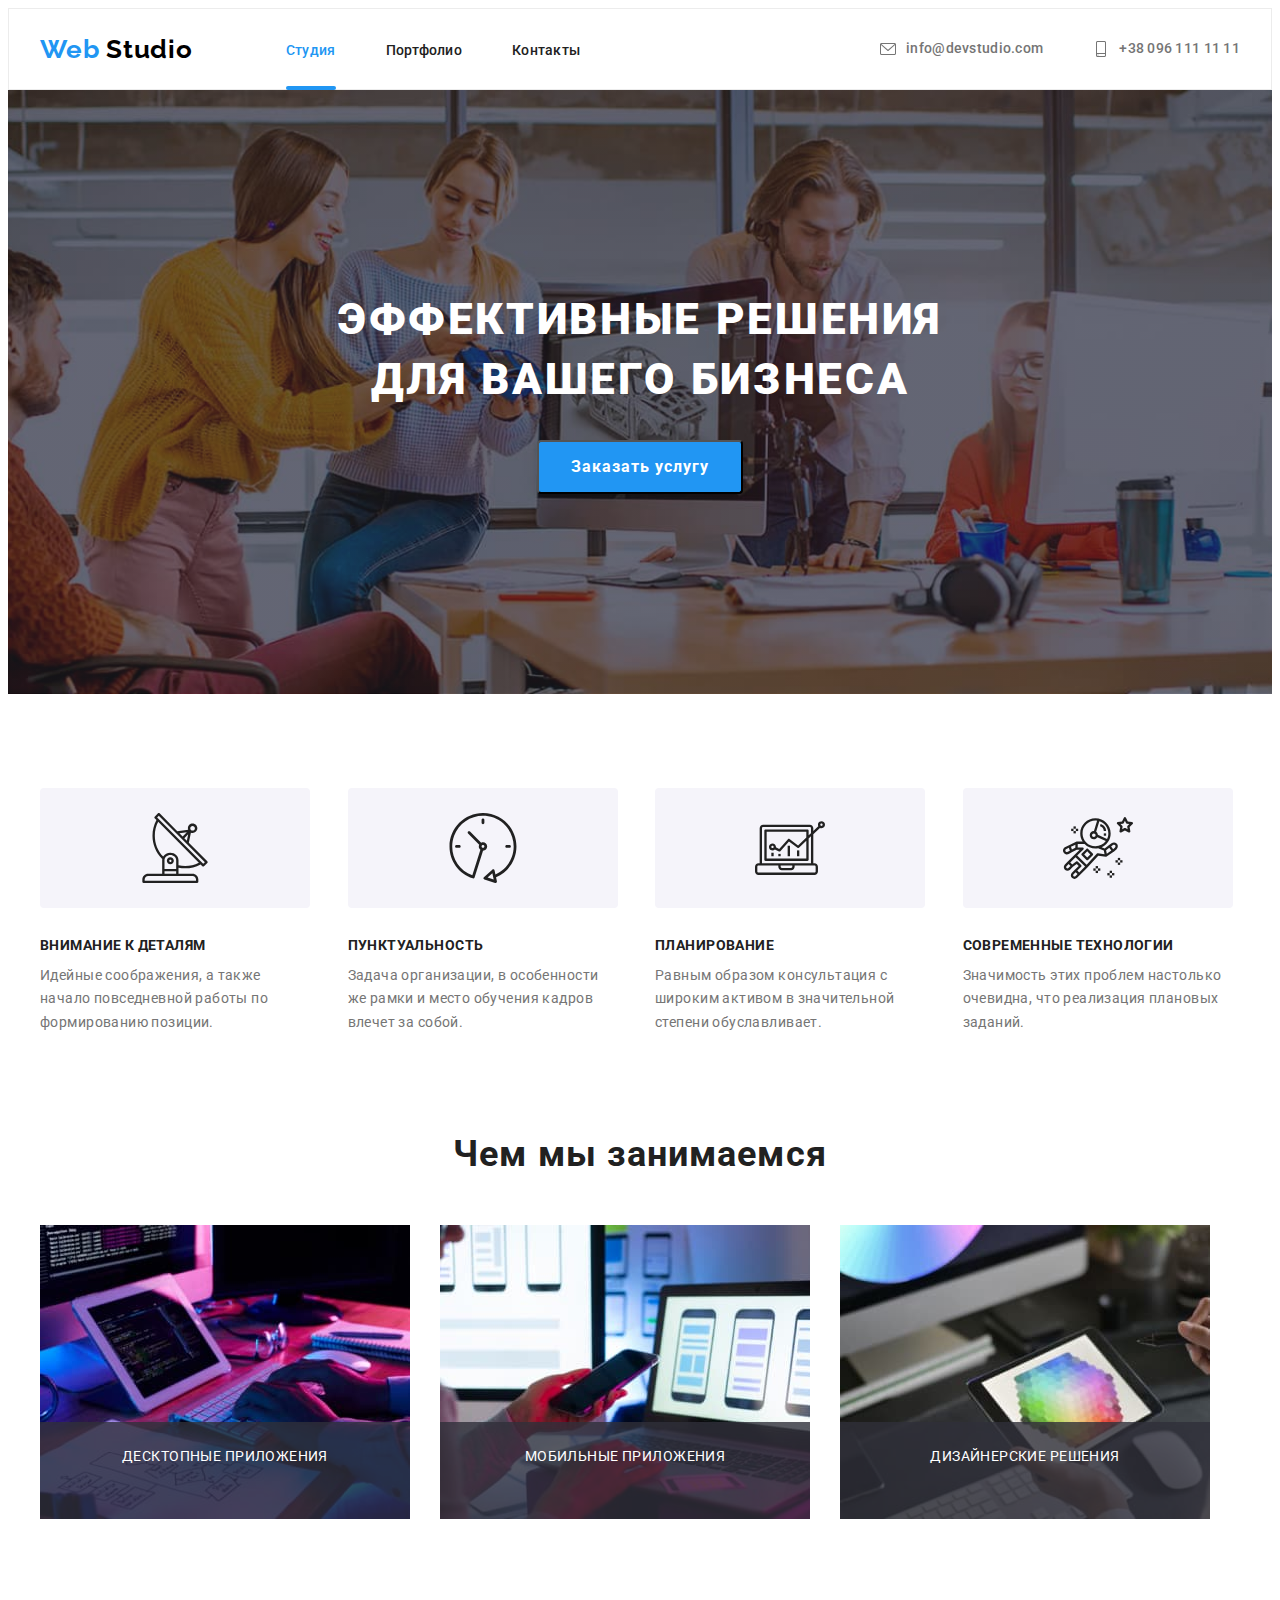
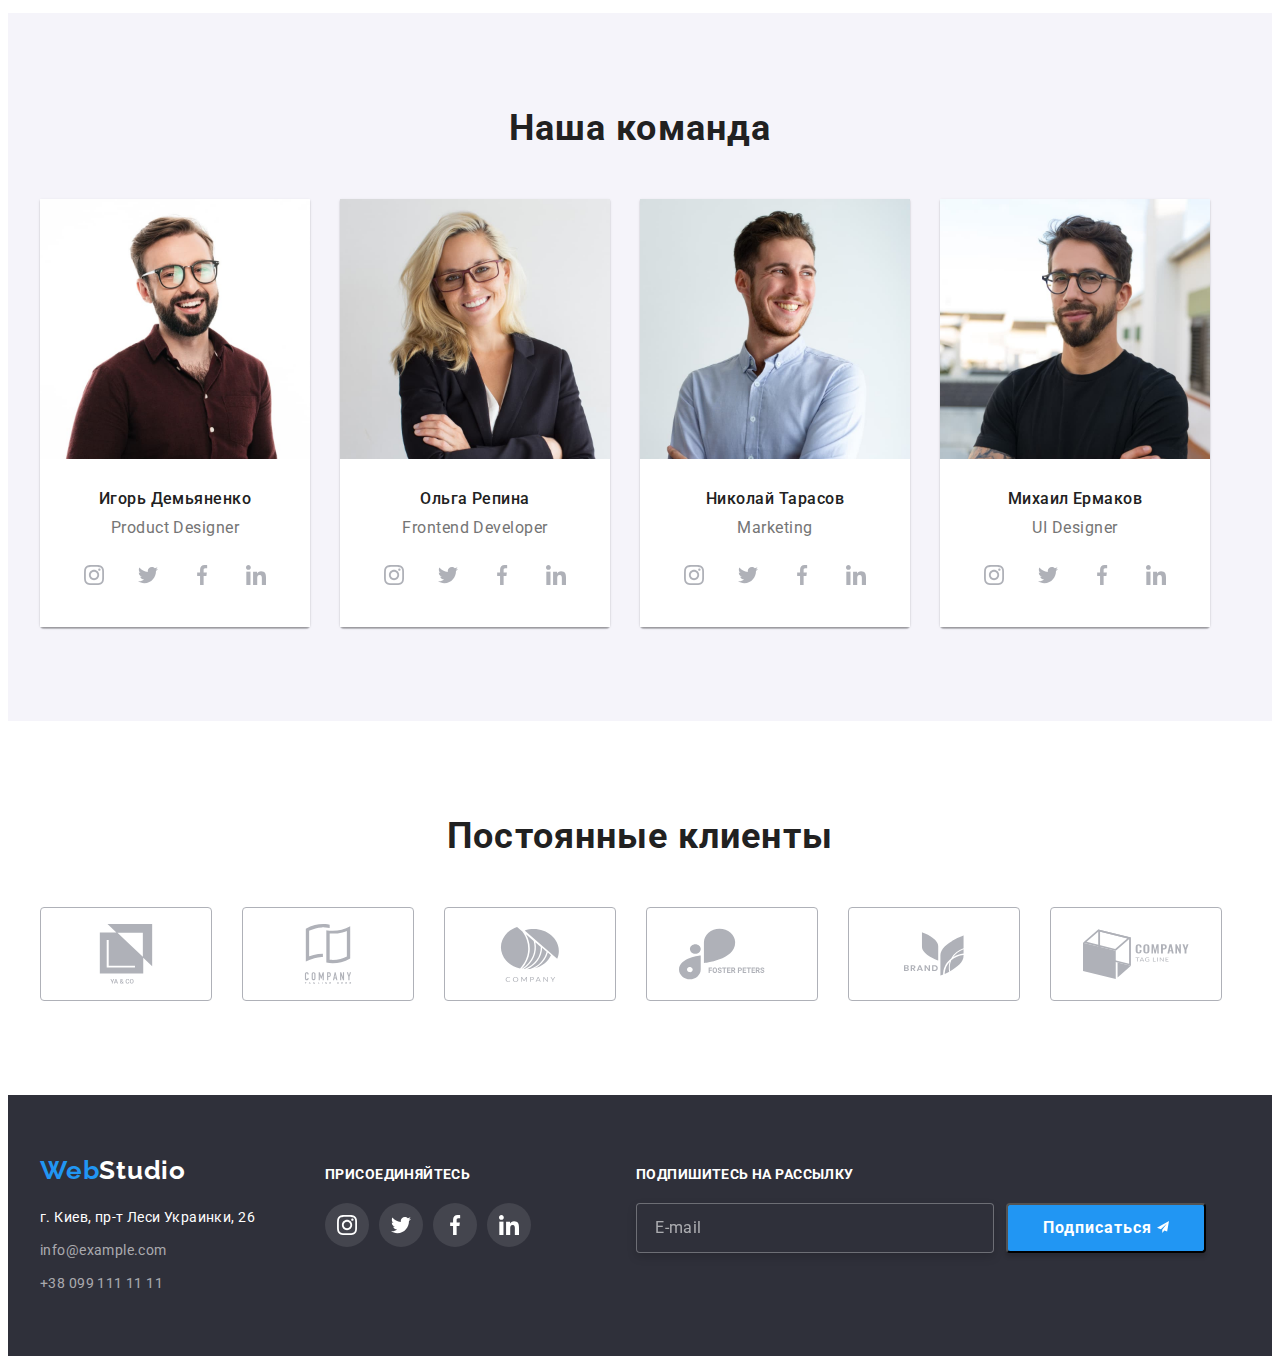
==== index.html @ 618eaa98 "Стили в scss формате" ====
<!DOCTYPE html>
<html lang="ru">

<head>
    <meta charset="UTF-8">
    <meta http-equiv="X-UA-Compatible" content="IE=edge">
    <meta name="viewport" content="width=device-width, initial-scale=1.0">
    <title>Студия</title>
    <link rel="stylesheet" href="https://cdnjs.cloudflare.com/ajax/libs/modern-normalize/1.0.0/modern-normalize.min.css"
        integrity="sha512-ISS7cAi1PEhQ8jnbJpJZMd29NlhNj4AWYyLOSp2CE/CsHxTCu+r+t0D2yoJudVrd0/8fTVPUVDzY5Tvli75u/g=="
        crossorigin="anonymous" />
    <link rel="preconnect" href="https://fonts.gstatic.com">
    <link
        href="https://fonts.googleapis.com/css2?family=Raleway:wght@700&family=Roboto:wght@400;500;700;900&display=swap"
        rel="stylesheet">
    <link rel="stylesheet" href="./css/main.min.css">
</head>

<body> 
   <!--Шапка сайта-->
    <header class="header">
        <div class="container header-container">
            <nav class="navigation">
                <a class="logo link" href="/">Web
                    <span class="logo-studio">Studio</span></a>
                <ul class="menu list">
                    <li class="menu-item"><a class="menu-link link current" href="">Студия</a></li>
                    <li class="menu-item"><a class="menu-link link" href="./portfolio.html">Портфолио</a></li>
                    <li class="menu-item"><a class="menu-link link" href="">Контакты</a></li>
                </ul>
            </nav>
            <ul class="header-contacts list">
                <li class="contacts-item"> 
                    <a class="mail-link link" href="mailto:info@devstudio.com" >
                        <svg class="icon-adress">
                            <use href="./images/spryte.svg.svg#icon-mail"></use>
                        </svg>
                        info@devstudio.com
                    </a>
                </li>
                <li class="contacts-item">
                    <a class="tel-link link" href="tel:+380961111111">
                        <svg class="icon-adress">
                            <use href="./images/spryte.svg.svg#icon-tel"></use>
                        </svg>
                        +38 096 111 11 11
                    </a>
                </li>
            </ul>
        </div>
    </header>

    <main>
        <!--Герой-->
        <section class="hero hero-conteiner overlay">
           <div class="container">
                <h1 class="main-title">Эффективные решения для вашего бизнеса</h1>
                <button class="modal-btn" type="button" data-modal-open>Заказать услугу</button>
           </div>
        </section>

    <!--Особенности-->
    <section class="features section-padding">
        <div class="container">
            <h2 class="hidden-title">Особенности</h2>
            <ul class="features-list features-conteiner list">
                <li class="features-item list">
                    <div class="features-icon">
                      <svg class="features-icon-logo">
                          <use href="./images/spryte.svg.svg#icon-antenna"></use>
                      </svg>
                    </div>
                    <h3 class="title">Внимание к деталям</h3>
                    <p class="description">Идейные соображения, а также начало повседневной работы по формированию позиции.</p>
                </li>
                <li class="features-item list">
                    <div class="features-icon">
                        <svg class="features-icon-logo">
                            <use href="./images/spryte.svg.svg#icon-clock"></use>
                        </svg>
                    </div>
                    <h3 class="title">Пунктуальность</h3>
                    <p class="description">Задача организации, в особенности же рамки и место обучения кадров влечет за собой.</p>
                </li>
                <li class="features-item list">
                    <div class="features-icon">
                        <svg class="features-icon-logo">
                            <use href="./images/spryte.svg.svg#icon-diagram"></use>
                        </svg>
                    </div>
                    <h3 class="title">Планирование</h3>
                    <p class="description">Равным образом консультация с широким активом в значительной степени обуславливает.</p>
                </li>
                <li class="features-item list"> 
                    <div class="features-icon">
                        <svg class="features-icon-logo">
                            <use href="./images/spryte.svg.svg#icon-astronaut"></use>
                        </svg>
                    </div>
                    <h3 class="title">Современные технологии</h3>
                    <p class="description">Значимость этих проблем настолько очевидна, что реализация плановых заданий.</p>
                </li>
            </ul>
        </div>
    </section>

    <!--Чем мы занимаемся-->
    <section class="services section-padding">
        <div class="container">
            <h2 class="title-services">Чем мы занимаемся</h2>
            <ul class="services-list doing-conteiner">
                <li class="services-item list">
                    <div class="services-inscription">
                        <img class="services-img" src="./images/box1.jpg" alt="верстаем сайты" width="370" height="294">
                        <p class="services-text">Десктопные приложения</p>
                    </div>
                </li>
                <li class="services-item list">
                    <div class="services-inscription">
                        <img class="services-img" src="./images/box2.jpg" alt="создание мобильных приложений" width="370" height="294">
                        <p class="services-text">Мобильные приложения</p>
                    </div>
                </li>
                <li class="services-item list">
                    <div class="services-inscription">
                        <img class="services-img" src="./images/box3.jpg" alt="разработка дизайна" width="370" height="294">
                        <p class="services-text">Дизайнерские решения</p>
                    </div>
                </li>
            </ul>
        </div>
    </section> 

    <!--Наша команда-->
    <section class="our-team section-padding">
        <div class="container">
            <h2 class="title-services title-margin">Наша команда</h2>
            <ul class="our-team-list">
                <li class="our-team-item list">
                    <img class="our-team-img" src="./images/igor.jpg" alt=" фото Игоря Демяненко" width="270" height="260">
                    <div class="team-div">
                        <h3 class="our-team-title">Игорь Демьяненко</h3>
                        <p class="our-team-description">Product Designer</p>
                         <ul class="social-list list">
                             <li class="social-list-item">
                                 <a href="" class="social-list-link link">
                                     <svg class="social-list-icon">
                                         <use href="./images/spryte.svg.svg#icon-instagram"></use>
                                     </svg> 
                                 </a>
                             </li>
                            <li class="social-list-item">
                                <a href="" class="social-list-link link">
                                    <svg class="social-list-icon">
                                        <use href="./images/spryte.svg.svg#icon-twitter"></use>
                                    </svg>
                                </a>
                            </li>
                            <li class="social-list-item">
                                <a href="" class="social-list-link link">
                                    <svg class="social-list-icon">
                                        <use href="./images/spryte.svg.svg#icon-facebook"></use>
                                    </svg>
                                </a>
                            </li>
                            <li class="social-list-item">
                                <a href="" class="social-list-link link">
                                    <svg class="social-list-icon">
                                        <use href="./images/spryte.svg.svg#icon-linkedin"></use>
                                    </svg>
                                </a>
                            </li>
                         </ul>
                    </div>
                </li>
                <li class="our-team-item list">
                    <img class="our-team-img" src="./images/olga.jpg" alt="фото Ольга Репина" width="270" height="260">
                    <div class="team-div">
                    <h3 class="our-team-title">Ольга Репина</h3>
                    <p class="our-team-description">Frontend Developer</p> 
                    <ul class="social-list list">
                        <li class="social-list-item">
                            <a href="" class="social-list-link link">
                                <svg class="social-list-icon">
                                    <use href="./images/spryte.svg.svg#icon-instagram"></use>
                                </svg>
                            </a>
                        </li>
                        <li class="social-list-item">
                            <a href="" class="social-list-link link">
                                <svg class="social-list-icon">
                                    <use href="./images/spryte.svg.svg#icon-twitter"></use>
                                </svg>
                            </a>
                        </li>
                        <li class="social-list-item">
                            <a href="" class="social-list-link link">
                                <svg class="social-list-icon">
                                    <use href="./images/spryte.svg.svg#icon-facebook"></use>
                                </svg>
                            </a>
                        </li>
                        <li class="social-list-item">
                            <a href="" class="social-list-link link">
                                <svg class="social-list-icon">
                                    <use href="./images/spryte.svg.svg#icon-linkedin"></use>
                                </svg>
                            </a>
                        </li>
                    </ul>
                    </div>
                </li>
                <li class="our-team-item list">
                    <img class="our-team-img" src="./images/nikolay.jpg" alt="фото Николай Тарасов" width="270" height="260">
                    <div class="team-div">
                    <h3 class="our-team-title">Николай Тарасов</h3>
                    <p class="our-team-description">Marketing</p>
                    <ul class="social-list list">
                        <li class="social-list-item">
                            <a href="" class="social-list-link link">
                                <svg class="social-list-icon">
                                    <use href="./images/spryte.svg.svg#icon-instagram"></use>
                                </svg>
                            </a>
                        </li>
                        <li class="social-list-item">
                            <a href="" class="social-list-link link">
                                <svg class="social-list-icon">
                                    <use href="./images/spryte.svg.svg#icon-twitter"></use>
                                </svg>
                            </a>
                        </li>
                        <li class="social-list-item">
                            <a href="" class="social-list-link link">
                                <svg class="social-list-icon">
                                    <use href="./images/spryte.svg.svg#icon-facebook"></use>
                                </svg>
                            </a>
                        </li>
                        <li class="social-list-item">
                            <a href="" class="social-list-link link">
                                <svg class="social-list-icon">
                                    <use href="./images/spryte.svg.svg#icon-linkedin"></use>
                                </svg>
                            </a>
                        </li>
                    </ul>
                    </div>
                </li>
                <li class="our-team-item list">
                    <img class="our-team-img" src="./images/michail.jpg" alt="фото Михаил Ермаков" width="270" height="260">
                    <div class="team-div">
                    <h3 class="our-team-title">Михаил Ермаков</h3>
                    <p class="our-team-description">UI Designer</p>
                    <ul class="social-list list">
                        <li class="social-list-item">
                            <a href="" class="social-list-link link">
                                <svg class="social-list-icon">
                                    <use href="./images/spryte.svg.svg#icon-instagram"></use>
                                </svg>
                            </a>
                        </li>
                        <li class="social-list-item">
                            <a href="" class="social-list-link link">
                                <svg class="social-list-icon">
                                    <use href="./images/spryte.svg.svg#icon-twitter"></use>
                                </svg>
                            </a>
                        </li>
                        <li class="social-list-item">
                            <a href="" class="social-list-link link">
                                <svg class="social-list-icon">
                                    <use href="./images/spryte.svg.svg#icon-facebook"></use>
                                </svg>
                            </a>
                        </li>
                        <li class="social-list-item">
                            <a href="" class="social-list-link link">
                                <svg class="social-list-icon">
                                    <use href="./images/spryte.svg.svg#icon-linkedin"></use>
                                </svg>
                            </a>
                        </li>
                    </ul>
                    </div>
                </li>
            </ul>
        </div>
    </section> 

    <!-- Наши клиенты -->
    <section class="clients section-padding">
        <div class="container clients-conteiner">
            <h2 class="title-services">Постоянные клиенты</h2>
            <ul class="clients-list list">
                <li class="clients-list-item list">
                    <a href="" class="clients-list-link link">
                       <svg class="clients-icon">
                        <use href="./images/spryte.svg.svg#icon-clientone"></use>
                       </svg> 
                    </a>
                </li>
                <li class="clients-list-item list">
                    <a href="" class="clients-list-link link">
                        <svg class="clients-icon">
                            <use href="./images/spryte.svg.svg#icon-clienttwo"></use>
                        </svg>
                    </a>
                </li>
                <li class="clients-list-item list">
                    <a href="" class="clients-list-link link">
                        <svg class="clients-icon">
                            <use href="./images/spryte.svg.svg#icon-clientthree"></use>
                        </svg>
                    </a>
                </li>
                <li class="clients-list-item list">
                    <a href="" class="clients-list-link link">
                        <svg class="clients-icon">
                            <use href="./images/spryte.svg.svg#icon-clientfour"></use>
                        </svg>
                    </a>
                </li>
                <li class="clients-list-item list">
                    <a href="" class="clients-list-link link">
                        <svg class="clients-icon">
                            <use href="./images/spryte.svg.svg#icon-clientfive"></use>
                        </svg>
                    </a>
                </li>
                <li class="clients-list-item list">
                    <a href="" class="clients-list-link link">
                        <svg class="clients-icon">
                            <use href="./images/spryte.svg.svg#icon-clientsix"></use>
                        </svg>
                    </a>
                </li>
            </ul>
        </div>
    </section>
    </main>

    <!--Подвал-->
    <footer class="footer">
        <div class="container">
            <div>
                <a class="logo-footer link" href="/">Web<span class="logo-studio-footer">Studio</span></a>
                <address class="address">
                    <p class="description-address">г. Киев, пр-т Леси Украинки, 26</p>
                    <ul class="footer-list list">
                        <li class="footer-item"><a class="footer-mail link"
                                href="mailto:info@example.com">info@example.com</a></li>
                        <li class="footer-item"><a class="footer-tel link" href="tel:+380991111111">+38 099 111 11 11</a>
                        </li>
                    </ul>
                </address>
            </div>
            <div class="footer-social">
                <h2 class="title-social">присоединяйтесь</h2>
                <ul class="footer-social-list list">
                    <li class="footer-social-list-item">
                        <a href="" class="footer-social-list-link link">
                            <svg class="footer-social-list-icon">
                                <use href="./images/spryte.svg.svg#icon-instagram"></use>
                            </svg>
                        </a>
                    </li>
                    <li class="footer-social-list-item">
                        <a href="" class="footer-social-list-link link">
                            <svg class="footer-social-list-icon">
                                <use href="./images/spryte.svg.svg#icon-twitter"></use>
                            </svg>
                        </a>
                    </li>
                    <li class="footer-social-list-item">
                        <a href="" class="footer-social-list-link link">
                            <svg class="footer-social-list-icon">
                                <use href="./images/spryte.svg.svg#icon-facebook"></use>
                            </svg>
                        </a>
                    </li>
                    <li class="footer-social-list-item">
                        <a href="" class="footer-social-list-link link">
                            <svg class="footer-social-list-icon">
                                <use href="./images/spryte.svg.svg#icon-linkedin"></use>
                            </svg>
                        </a>
                    </li>
                </ul>
            </div>

            <form class="form form-text">
                <div class="form-field">
                    <label class="footer-label" for="name">подпишитесь на рассылку</label>
                    <input class="footer-input" type="email" name="name" id="name" placeholder="E-mail">
            
                    <button class="btn-mail" type="submit">Подписаться <svg class="icon-mail-btn">
                            <use href="./images/spryte.svg.svg#icon-send"></use>
                        </svg> </button>
                </div>
            </form>

        </div>

       
    
    </footer>

    <div class="backdrop is-hidden" data-modal>
        <div class="modal-window">
            <button type="button" class="button-modal-window" data-modal-close>
                <svg class="close">
                    <use href="./images/spryte.svg.svg#icon-close"></use>
                </svg>
                               
            </button>

            <form action="#" class="modal-form">
                <p class="modal-form-head">Оставьте свои данные, мы вам перезвоним</p>
            
                <label class="modal-form-field">
                    Имя
                    <span class="modal-form-input-wrapper">                        
                        <input type="text" name="user-name" class="modal-form-input" required>
                        <svg class="modal-form-icon">
                            <use href="./images/spryte.svg.svg#icon-person-icon"></use>
                        </svg>
                    </span>
                </label>

                <label class="modal-form-field">
                    Телефон
                    <span class="modal-form-input-wrapper">
                        <input type="tel" name="user-phone" class="modal-form-input" required>
                        <svg class="modal-form-icon">
                            <use href="./images/spryte.svg.svg#icon-phone-icon"></use>
                        </svg>
                    </span>
                </label>
                

                <label class="modal-form-field">
                    Почта
                    <span class="modal-form-input-wrapper">
                        <input type="email" name="user-email" class="modal-form-input" required>
                        <svg class="modal-form-icon">
                            <use href="./images/spryte.svg.svg#icon-email-icon"></use>
                        </svg>
                    </span>
                </label>
                

                <label class="modal-form-field">
                    Комментарий
                    <textarea name="user-message" class="modal-form-message" placeholder="Введите текст"></textarea>
                </label>


                <div class="form-agreement">
                   
                    
                        <input type="checkbox" name="user-policy" class="modal-form-checkbox visually-hidden" id="checkbox-policy" required>
                    <label for="checkbox-policy" class="modal-form-checkbox-policy">
                        <!-- <svg class="icon-vector">
                            <use href="./images/spryte.svg.svg#icon-label"></use>
                        </svg> -->
                        <span>Соглашаюсь с рассылкой и принимаю <a class="modal-form-policy-link" href="">Условия договора</a></span>
                    </label>
                </div>

                <div class="form-btn">
                  <button  type="submit" class="modal-form-btn">Отправить</button>
                </div>
            </form>
        </div>
    </div>
    
    <script src="./js/modal.js"></script>

</body>
</html>
---- css/main.min.css ----
:root{--accent-color: #2196f3;--main-color: #212121;--main-font: 'Roboto', sans-serif;--secondary-font: 'Raleway', sans-serif;--dominante-color: #757575;--color-secondary: #000000;--color-additional: #ffffff}.hidden-title{position:absolute;width:1px;height:1px;margin:-1px;border:0;padding:0;white-space:nowrap;clip-path:inset(100%);clip:rect(0 0 0 0);overflow:hidden}h1,h2,h3,h4,h5,h6,p{margin-top:0;margin-bottom:0}ul,ol{margin-top:0;margin-bottom:0;padding-left:0}img{display:block}.title-margin{margin-bottom:50px}.list{list-style:none;margin-top:0;margin-bottom:0}.link{text-decoration:none}body{font-family:var(--main-font);color:var(--dominante-color)}.section-padding{padding-top:94px;padding-bottom:94px}.container{margin:0 auto;padding-left:15px;padding-right:15px;width:1200px}.logo{font-family:var(--secondary-font);font-weight:700;font-size:26px;line-height:1.19;letter-spacing:0.03em;color:var(--accent-color)}.logo-studio{color:var(--color-secondary)}.title-services{font-size:36px;line-height:1.17;text-align:center;letter-spacing:0.03em;color:var(--main-color);margin-bottom:50px}.social-list{display:flex;justify-content:space-between}.social-list-link{display:inline-flex;justify-content:center;align-items:center;width:44px;height:44px;background-color:var(--color-additional);transition:color 250ms cubic-bezier(0.4, 0, 0.2, 1),background-color 250ms cubic-bezier(0.4, 0, 0.2, 1),border-radius 250ms cubic-bezier(0.4, 0, 0.2, 1)}.social-list-link:hover,.social-list-link:focus{color:var(--color-additional);background-color:var(--accent-color);border-radius:50%}.social-list-link:hover .social-list-icon,.social-list-link:focus .social-list-icon{fill:var(--color-additional)}.social-list-icon{height:20px;width:20px;fill:#afb1b8;transition:fill 250ms cubic-bezier(0.4, 0, 0.2, 1)}.header{border:1px solid #ececec}.header-container{display:flex}.navigation{display:flex;align-items:center}.menu{display:flex;align-items:center}.menu-item .current{color:var(--accent-color)}.logo{margin-right:93px}.menu-item:not(:last-child){margin-right:50px}.header-contacts{margin-left:auto}.menu,.header-contacts{display:flex;margin-top:0;margin-bottom:0;padding:0}.header-contacts .mail-link,.tel-link{display:inline-flex;padding-top:32px;padding-bottom:32px}.header-contacts a{font-weight:500;font-size:14px;line-height:1.14;letter-spacing:0.02em;color:var(--dominante-color);transition:color 250ms cubic-bezier(0.4, 0, 0.2, 1),fill 250ms cubic-bezier(0.4, 0, 0.2, 1)}.mail-link:hover,.mail-link:focus{color:var(--accent-color);fill:var(--accent-color)}.mail-link:focus .icon-adress{color:var(--accent-color);fill:var(--accent-color)}.header-contacts .contacts-item{display:inline-flex;align-items:center}.contacts-item:focus,.contacts-item:hover{color:var(--accent-color);fill:var(--accent-color)}.contacts-item:hover .icon-adress,.contacts-item:focus .icon-adress{color:var(--accent-color);fill:var(--accent-color)}.tel-link:hover,.tel-link:focus{color:var(--accent-color);fill:var(--accent-color)}.tel-link:focus .icon-adress,.tel-link:hover .icon-adress{color:var(--accent-color);fill:var(--accent-color)}.icon-adress:hover,.icon-adress:focus{fill:var(--accent-color)}.header-contacts .mail-icon{display:inline-flex}.header-contacts .tel-icon{display:inline-flex}.menu-link{position:relative;font-weight:500;font-size:14px;line-height:1.14;letter-spacing:0.02em;color:var(--main-color);transition:color 250ms cubic-bezier(0.4, 0, 0.2, 1)}.current::after{content:'';width:100%;height:4px;position:absolute;bottom:-32px;left:0;background:var(--accent-color);border-radius:2px;transition:opacity 250ms cubic-bezier(0.4, 0, 0.2, 1)}.menu-link:hover,.menu-link:focus{color:var(--accent-color)}.contacts-item:not(:first-child){margin-left:50px}.header-contacts .icon-adress{display:inline-flex}.header-contacts .mail-link .tel-link{display:inline-flex;padding-top:32px;padding-bottom:32px}.tel-link{font-weight:500;font-size:14px;line-height:1.14;letter-spacing:0.02em;color:var(--dominante-color)}.mail-icon{width:16px;height:16px;fill:var(--dominante-color);margin-right:10px}.tel-icon{width:10px;height:16px;fill:var(--dominante-color);margin-right:10px}.icon-adress{width:16px;height:16px;margin-right:10px;fill:var(--dominante-color)}.main-title{font-weight:900;font-size:44px;line-height:1.36;text-align:center;letter-spacing:0.06em;text-transform:uppercase;color:var(--color-additional);margin:0 auto 30px;width:696px}.hero-conteiner{padding:200px 0;align-items:center}.hero{background-color:#2f303a;background-image:linear-gradient(rgba(47,48,58,0.4), rgba(47,48,58,0.4)),url(../images/imghero.jpg);background-repeat:no-repeat;background-position:center;background-size:cover}.modal-btn{box-shadow:0px 4px 4px rgba(0,0,0,0.15);font-family:inherit;font-weight:700;font-size:16px;line-height:1.87;letter-spacing:0.06em;color:var(--color-additional);background:var(--accent-color);cursor:pointer;border-radius:4px;padding:10px 32px;display:block;margin:0 auto}.modal-btn:hover,.modal-btn:focus{background:#188ce8}.title{font-size:14px;line-height:1.14;letter-spacing:0.03em;text-transform:uppercase;color:var(--main-color);margin-bottom:10px}.description{font-size:14px;line-height:1.71;letter-spacing:0.03em;width:270px;height:75px}.features-list{display:flex;margin-top:0;margin-bottom:0;padding:0}.features-item{flex-basis:calc((100% - 3 * 30px) / 4)}.features-item:not(:last-child){margin-right:30px}.features{padding-bottom:0}.features-icon{display:flex;justify-content:center;align-items:center;width:270px;height:120px;background-color:#f5f4fa;border-radius:4px;margin-bottom:30px}.features-icon-logo{width:70px;height:70px;fill:var(--main-color)}.doing-conteiner{display:flex;align-items:center;mix-blend-mode:normal;flex-basis:calc((100% - 90px) / 3)}.services-item:not(:last-child){margin-right:30px}.services-inscription{position:relative}.services-text{position:absolute;right:0;bottom:0;width:370px;height:70px;font-size:14px;line-height:1.14;letter-spacing:0.03em;text-transform:uppercase;text-align:center;padding-top:27px;padding-right:auto;color:var(--color-additional);background:rgba(47,48,58,0.8)}.our-team-list{display:flex;align-items:center;mix-blend-mode:normal;flex-basis:calc((100% - 120px) / 4)}.our-team-item:not(:last-child){margin-right:30px}.team-div{padding-top:30px;padding-bottom:30px;padding-right:32px;padding-left:32px;background:var(--color-additional)}.our-team{background:#f5f4fa}.our-team-title{font-weight:500;font-size:16px;line-height:1.19;text-align:center;letter-spacing:0.03em;color:var(--main-color);margin-bottom:10px}.our-team-description{font-size:16px;line-height:1.19;text-align:center;letter-spacing:0.03em;margin-bottom:16px}.our-team-item{box-shadow:0px 1px 3px rgba(0,0,0,0.12),0px 1px 1px rgba(0,0,0,0.14),0px 2px 1px rgba(0,0,0,0.2);border-radius:0px 0px 4px 4px}.clients-list{display:flex;padding:0}.clients-list-item:not(:last-child){margin-right:30px}.clients-list-link{display:inline-flex;color:#afb1b8;width:170px;height:92px;border:1px solid #afb1b8;border-radius:4px;justify-content:center;align-items:center;transition:border 250ms cubic-bezier(0.4, 0, 0.2, 1)}.clients-list-link:hover,.clients-list-link:focus{border:1px solid var(--accent-color)}.clients-list-link:hover .clients-icon,.clients-list-link:focus .clients-icon{fill:var(--accent-color)}.clients-icon{width:106px;height:60px;fill:#afb1b8;transition:fill 250ms cubic-bezier(0.4, 0, 0.2, 1)}.footer{background-color:#2f303a;padding-top:60px;padding-bottom:60px}.footer .container{display:flex;align-items:baseline}.logo-studio-footer{color:white}.logo-footer{font-family:var(--secondary-font);font-weight:700;font-size:26px;line-height:1.19;letter-spacing:0.03em;display:block;margin-bottom:20px;color:var(--accent-color)}.description-address{font-style:400;font-style:normal;font-size:14px;line-height:1.71;letter-spacing:0.03em;color:var(--color-additional);margin-bottom:9px}.footer-mail{font-size:14px;line-height:1.71;letter-spacing:0.03em;color:rgba(255,255,255,0.6);margin-bottom:9px}.footer-tel{font-size:14px;line-height:1.71;letter-spacing:0.03em;color:rgba(255,255,255,0.6)}.footer-tel:hover,.footer-tel:focus{color:var(--dominante-color)}.footer-mail:hover,.footer-tel:focus{color:var(--dominante-color)}.footer-list:not(:last-child){margin-bottom:9px}.footer-mail,.footer-tel{display:block}.footer-social-list{display:flex;justify-content:space-between;padding:0;margin-top:20px}.footer-social-list-link{display:inline-flex;width:44px;height:44px;align-items:center;justify-content:center;background-color:rgba(255,255,255,0.1);border-radius:50%;color:var(--color-additional);transition:background-color 250ms cubic-bezier(0.4, 0, 0.2, 1)}.footer-social-list-item:not(:last-child){margin-right:10px}.footer-social-list-icon{width:20px;height:20px;fill:var(--color-additional)}.title-social{font-family:var(--main-font);font-weight:700;font-size:14px;line-height:1.14;letter-spacing:0.03em;text-transform:uppercase;margin:0;color:var(--color-additional)}.footer-social{margin-left:70px}.footer-social-list-link:hover,.footer-social-list-link:focus{background-color:var(--accent-color)}.address{font-style:normal}.backdrop{position:fixed;top:0;left:0;width:100%;height:100%;background-color:rgba(0,0,0,0.2);z-index:100;transition:opacity 250ms linear, visibility 250ms linear}.modal-window{position:absolute;top:50%;left:50%;transform:translate(-50%, -50%) scale(1);min-width:528px;min-height:581px;padding:40px;background-color:var(--color-additional);box-shadow:0px 1px 3px rgba(0,0,0,0.12),0px 1px 1px rgba(0,0,0,0.14),0px 2px 1px rgba(0,0,0,0.2);border-radius:4px;opacity:1;transition:transform 250ms cubic-bezier(0.4, 0, 0.2, 1),opacity 250ms cubic-bezier(0.4, 0, 0.2, 1)}.close{width:11px;height:11px;fill:var(--color-secondary)}.button-modal-window{position:absolute;top:8px;right:8px;width:30px;height:30px;background-color:transparent;border:1px solid rgba(0,0,0,0.1);cursor:pointer;border-radius:50%;padding:0;text-align:center;transition:fill 250ms cubic-bezier(0.4, 0, 0.2, 1)}.button-modal-window:focus .close,.button-modal-window:hover .close{fill:var(--accent-color)}.is-hidden{opacity:0;visibility:hidden;pointer-events:none}.modal-form{display:flex;flex-direction:column}.modal-form-head{font-family:var(--main-font);font-weight:700;font-size:20px;line-height:1.15;text-align:center;letter-spacing:0.03em;color:var(--main-color);margin-bottom:12px}.modal-form-input-wrapper{position:relative;display:block;margin-top:4px}.modal-form-input{width:100%;height:40px;border:1px solid rgba(33,33,33,0.2);box-sizing:border-box;border-radius:4px;padding-left:42px;cursor:pointer;transition:border-color 250ms cubic-bezier(0.4, 0, 0.2, 1)}.modal-form-icon{position:absolute;width:18px;height:18px;fill:var(--main-color);top:50%;left:12px;transform:translateY(-50%);transition:fill 250ms cubic-bezier(0.4, 0, 0.2, 1)}.modal-form-input:focus{border-color:var(--accent-color);outline:none}.modal-form-input:focus+.modal-form-icon{fill:var(--accent-color)}.modal-form-field{font-family:var(--main-font);font-size:12px;line-height:1.17;letter-spacing:0.01em;color:var(--dominante-color);margin-bottom:10px}.modal-form-message{width:100%;height:120px;border:1px solid rgba(33,33,33,0.2);border-radius:4px;resize:none;padding:12px 16px;margin-top:4px;outline:none;transition:border-color 250ms cubic-bezier(0.4, 0, 0.2, 1)}.modal-form-message::placeholder{font-family:var(--main-font);font-size:12px;line-height:1.17;letter-spacing:0.01em;color:rgba(117,117,117,0.5)}.modal-form-message:focus{border-color:var(--accent-color)}.form-agreement{display:flex;align-items:center;margin-bottom:30px;padding-left:12px;font-size:14px;line-height:1.71}.modal-form-policy-link{color:var(--accent-color);margin-left:4px}.visually-hidden{position:absolute !important;clip:rect(1px 1px 1px 1px);clip:rect(1px, 1px, 1px, 1px);padding:0 !important;border:0 !important;height:1px !important;width:1px !important;overflow:hidden}.modal-form-checkbox-policy::before{display:inline-block;content:'';width:16px;height:15px;background-color:var(--color-additional);margin-right:7px;border:1px solid black;border-radius:2px;transition:border-color 250ms cubic-bezier(0.4, 0, 0.2, 1)}.modal-form-checkbox-policy::before:focus{border-color:var(--accent-color)}.modal-form-checkbox:checked+.modal-form-checkbox-policy::before{background-image:url(../images/icon-check-label.svg);background-repeat:no-repeat;justify-content:center;background-position:center;background-color:var(--accent-color);background-size:contain;background-origin:border-box;border-color:var(--accent-color);border:none}.form-btn{display:flex;justify-content:center}.modal-form-btn{display:flex;text-align:center;justify-content:center;align-items:center;width:200px;height:50px;font-weight:700;padding:6px 22px;margin:0 auto;font-size:16px;line-height:1.87;letter-spacing:0.06em;color:var(--color-additional);border:none;background:var(--accent-color);box-shadow:0px 4px 4px rgba(0,0,0,0.15);border-radius:4px;cursor:pointer;transition:background-color 250ms cubic-bezier(0.4, 0, 0.2, 1)}.modal-form-btn:focus,.modal-form-btn:hover{background-color:#188ce8}.form{display:block;width:570px;height:86px;margin-left:93px}.form-text{font-family:var(--main-font);font-weight:700;font-size:14px;line-height:1.14;letter-spacing:0.03em;text-transform:uppercase;color:var(--color-additional);width:219px}.form-field{position:relative;display:flex;flex-direction:column;width:358px;margin-left:12px}.footer-label{text-transform:uppercase;text-align:left}.footer-input{font-family:var(--main-font);font-size:16px;line-height:1.25;letter-spacing:0.03em;color:var(--color-additional);width:358px;height:50px;text-align:left;margin-top:20px;border:1px solid rgba(255,255,255,0.3);box-sizing:border-box;filter:drop-shadow(0px 4px 4px rgba(0,0,0,0.15));border-radius:4px;background-color:#2f303a}.form-field input::placeholder{font-family:var(--main-font);font-size:16px;line-height:1.25;letter-spacing:0.03em;color:rgba(255,255,255,0.6);padding-top:15px;padding-left:16px}.btn-mail{position:absolute;display:inline-block;font-family:var(--main-font);font-weight:700;font-size:16px;line-height:1.87;letter-spacing:0.06em;color:var(--color-additional);text-align:center;width:200px;height:50px;left:100%;bottom:0%;margin-left:12px;background-color:var(--accent-color);box-shadow:0px 4px 4px rgba(0,0,0,0.15);border-radius:4px;transition:box-shadow 250ms cubic-bezier(0.4, 0, 0.2, 1)}.icon-mail-btn{width:12px;height:12px;fill:var(--color-additional)}.btn-mail:focus{box-shadow:0px 4px 4px rgba(0,0,0,0.15)}.filters-btm{font-family:inherit;font-weight:500;font-size:16px;line-height:1.62;text-align:center;letter-spacing:0.03em;color:var(--main-color);cursor:pointer;padding:6px 22px;box-shadow:0px 3px 1px rgba(0,0,0,0.1),0px 1px 2px rgba(0,0,0,0.08),0px 2px 2px rgba(0,0,0,0.12);border-radius:4px;border:transparent;transition:color 250ms cubic-bezier(0.4, 0, 0.2, 1),background 250ms cubic-bezier(0.4, 0, 0.2, 1),box-shadow 250ms cubic-bezier(0.4, 0, 0.2, 1)}.filters-btm:hover,.filters-btm:focus{color:var(--color-additional);background:var(--accent-color);box-shadow:0px 3px 1px rgba(0,0,0,0.1),0px 1px 2px rgba(0,0,0,0.08),0px 2px 2px rgba(0,0,0,0.12)}.filters-list{display:flex;justify-content:center;margin-bottom:56px}.filters-item:not(:last-child){margin-right:10px}.title-project{font-size:18px;line-height:2;letter-spacing:0.06em;color:var(--main-color)}.description-project{font-size:16px;line-height:1.87;letter-spacing:0.03em;color:var(--dominante-color)}.project{margin-left:30px;margin-top:30px;background:var(--color-additional)}.project-card{padding:20px 24px;border-top:none;border:1px solid #eeeeee}.project{display:flex;flex-wrap:wrap;margin-left:-30px;margin-top:-30px}.project-list{flex-basis:calc((100% - 90px) / 3);margin-left:30px;margin-top:30px;transition:box-shadow 250ms cubic-bezier(0.4, 0, 0.2, 1)}.overlay-text{font-size:18px;line-height:1.56;letter-spacing:0.03em}.project-overlay{position:relative;overflow:hidden}.overlay-portfolio{position:absolute;top:0;left:0;width:100%;height:100%;color:var(--color-additional);padding:63px 24px;background-color:rgba(33,150,243,0.9);overflow:auto;transform:translateY(100%);transition:transform 250ms cubic-bezier(0.4, 0, 0.2, 1)}.general-project{display:block;transition:transform 250ms cubic-bezier(0.4, 0, 0.2, 1),box-shadow 250ms cubic-bezier(0.4, 0, 0.2, 1)}.general-project:hover,.general-project:focus{box-shadow:0px 1px 1px rgba(0,0,0,0.12),0px 4px 4px rgba(0,0,0,0.06),1px 4px 6px rgba(0,0,0,0.16)}.general-project:hover .overlay-portfolio,.general-project:focus .overlay-portfolio{transform:translateY(0)}
/*# sourceMappingURL=main.min.css.map */
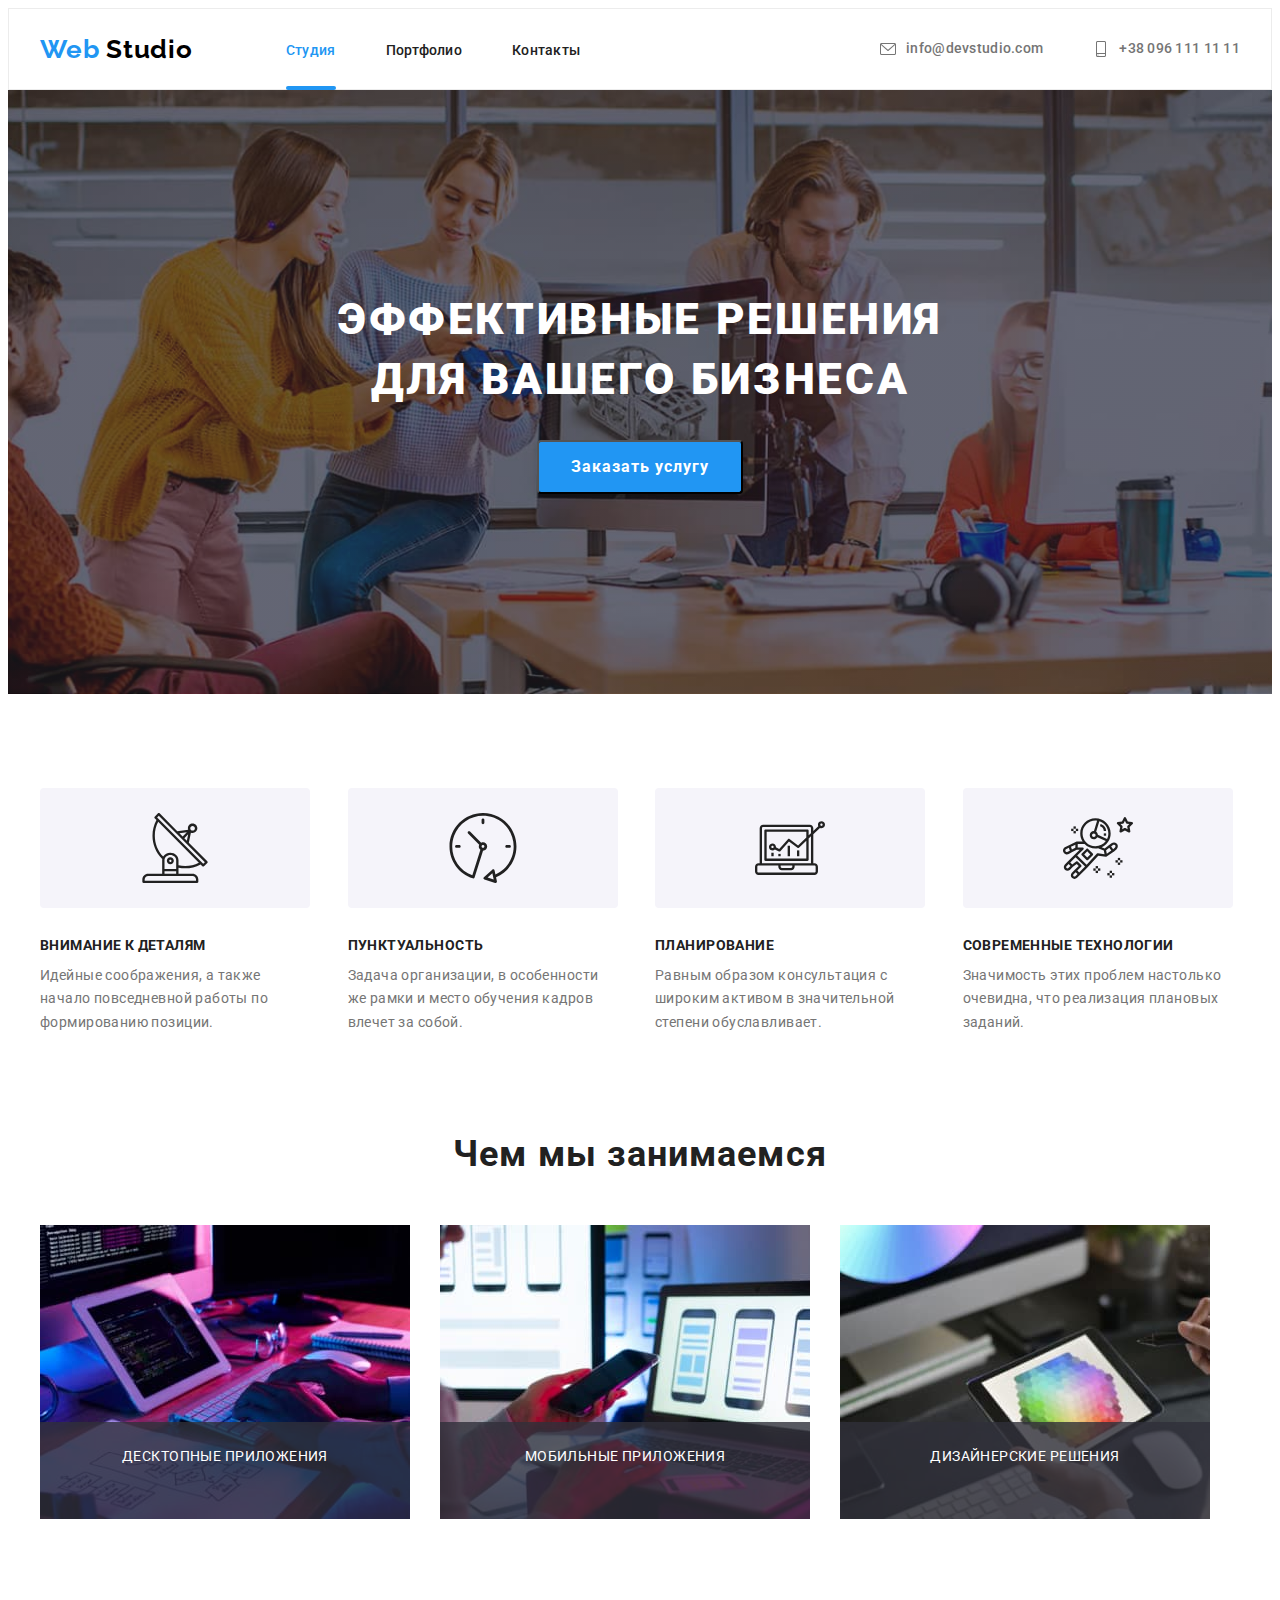
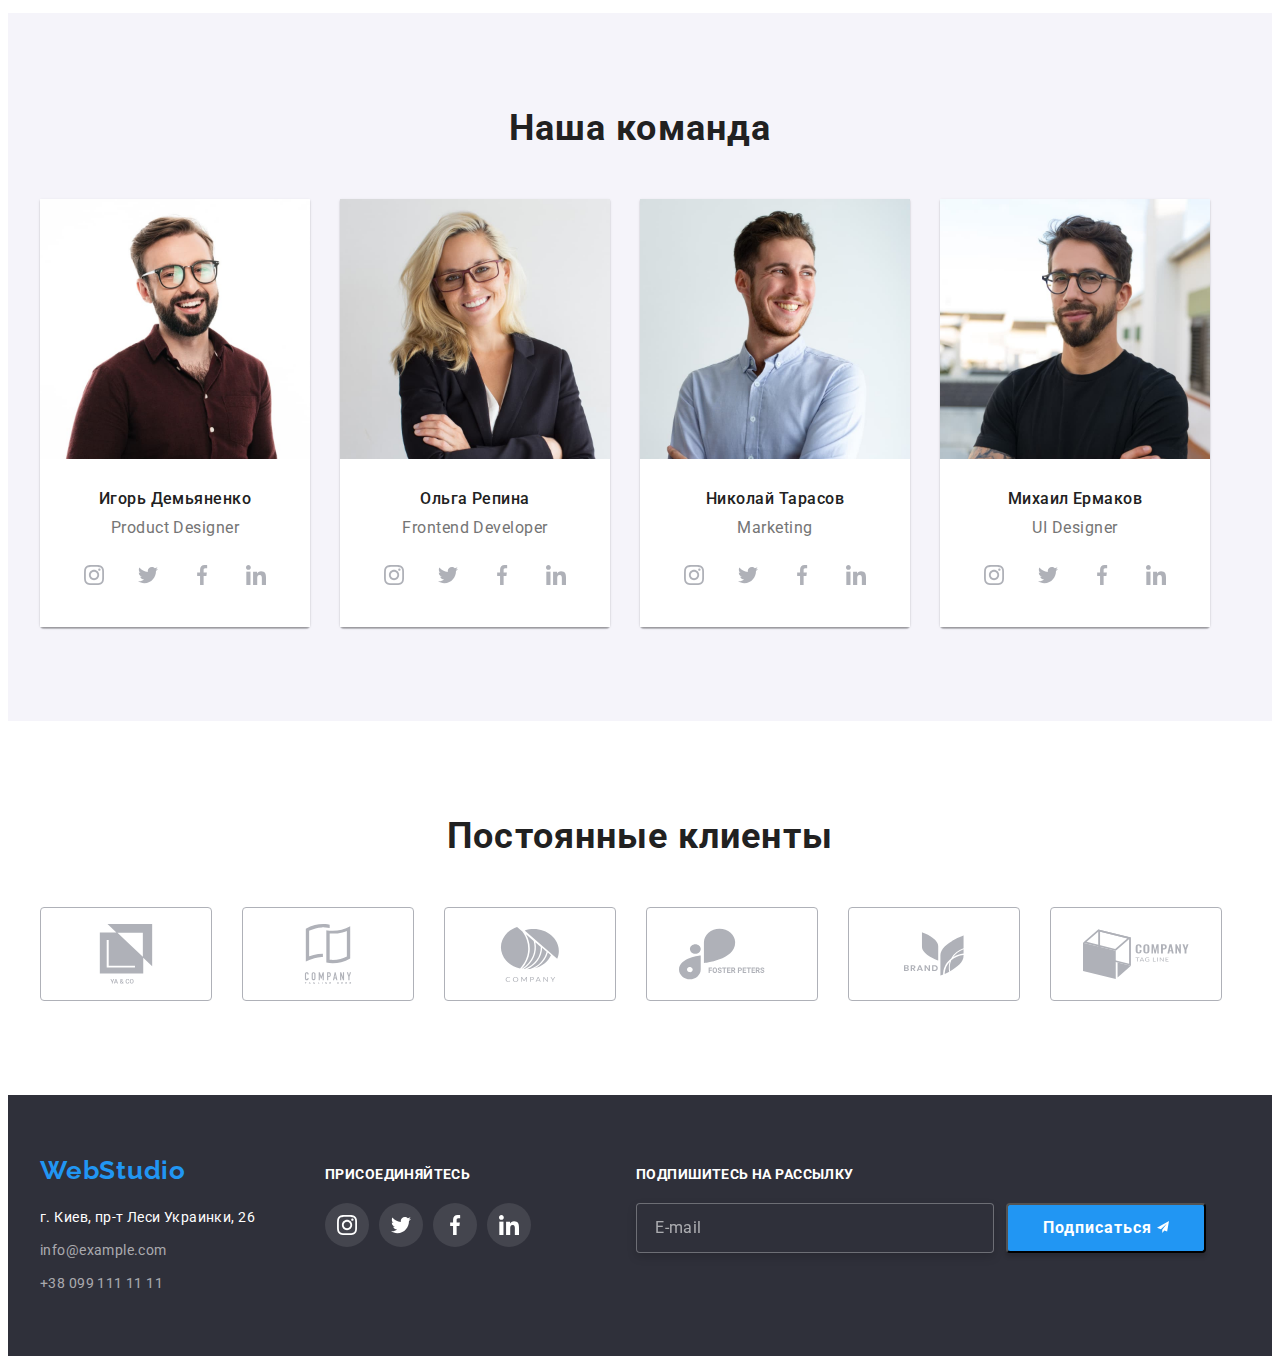
==== commit afa3ccc9: "сделан хэдер по БЕМ" ====
--- a/index.html
+++ b/index.html
@@ -19,28 +19,28 @@
 <body> 
    <!--Шапка сайта-->
     <header class="header">
-        <div class="container header-container">
-            <nav class="navigation">
+        <div class="container header__container">
+            <nav class="header__nav">
                 <a class="logo link" href="/">Web
-                    <span class="logo-studio">Studio</span></a>
+                    <span class="logo__studio">Studio</span></a>
                 <ul class="menu list">
-                    <li class="menu-item"><a class="menu-link link current" href="">Студия</a></li>
-                    <li class="menu-item"><a class="menu-link link" href="./portfolio.html">Портфолио</a></li>
-                    <li class="menu-item"><a class="menu-link link" href="">Контакты</a></li>
+                    <li class="menu__item"><a class="menu__link link menu__current" href="">Студия</a></li>
+                    <li class="menu__item"><a class="menu__link link" href="./portfolio.html">Портфолио</a></li>
+                    <li class="menu__item"><a class="menu__link link" href="">Контакты</a></li>
                 </ul>
             </nav>
-            <ul class="header-contacts list">
-                <li class="contacts-item"> 
-                    <a class="mail-link link" href="mailto:info@devstudio.com" >
-                        <svg class="icon-adress">
+            <ul class="contacts list">
+                <li class="contacts__item"> 
+                    <a class="contacts__link link" href="mailto:info@devstudio.com" >
+                        <svg class="contacts__icon">
                             <use href="./images/spryte.svg.svg#icon-mail"></use>
                         </svg>
                         info@devstudio.com
                     </a>
                 </li>
-                <li class="contacts-item">
-                    <a class="tel-link link" href="tel:+380961111111">
-                        <svg class="icon-adress">
+                <li class="contacts__item">
+                    <a class="contacts__link link" href="tel:+380961111111">
+                        <svg class="contacts__icon">
                             <use href="./images/spryte.svg.svg#icon-tel"></use>
                         </svg>
                         +38 096 111 11 11
@@ -344,7 +344,7 @@
     <footer class="footer">
         <div class="container">
             <div>
-                <a class="logo-footer link" href="/">Web<span class="logo-studio-footer">Studio</span></a>
+                <a class="logo-footer link" href="/">Web<span class="-footer">Studio</span></a>
                 <address class="address">
                     <p class="description-address">г. Киев, пр-т Леси Украинки, 26</p>
                     <ul class="footer-list list">
--- a/css/main.min.css
+++ b/css/main.min.css
@@ -1,2 +1,2 @@
-:root{--accent-color: #2196f3;--main-color: #212121;--main-font: 'Roboto', sans-serif;--secondary-font: 'Raleway', sans-serif;--dominante-color: #757575;--color-secondary: #000000;--color-additional: #ffffff}.hidden-title{position:absolute;width:1px;height:1px;margin:-1px;border:0;padding:0;white-space:nowrap;clip-path:inset(100%);clip:rect(0 0 0 0);overflow:hidden}h1,h2,h3,h4,h5,h6,p{margin-top:0;margin-bottom:0}ul,ol{margin-top:0;margin-bottom:0;padding-left:0}img{display:block}.title-margin{margin-bottom:50px}.list{list-style:none;margin-top:0;margin-bottom:0}.link{text-decoration:none}body{font-family:var(--main-font);color:var(--dominante-color)}.section-padding{padding-top:94px;padding-bottom:94px}.container{margin:0 auto;padding-left:15px;padding-right:15px;width:1200px}.logo{font-family:var(--secondary-font);font-weight:700;font-size:26px;line-height:1.19;letter-spacing:0.03em;color:var(--accent-color)}.logo-studio{color:var(--color-secondary)}.title-services{font-size:36px;line-height:1.17;text-align:center;letter-spacing:0.03em;color:var(--main-color);margin-bottom:50px}.social-list{display:flex;justify-content:space-between}.social-list-link{display:inline-flex;justify-content:center;align-items:center;width:44px;height:44px;background-color:var(--color-additional);transition:color 250ms cubic-bezier(0.4, 0, 0.2, 1),background-color 250ms cubic-bezier(0.4, 0, 0.2, 1),border-radius 250ms cubic-bezier(0.4, 0, 0.2, 1)}.social-list-link:hover,.social-list-link:focus{color:var(--color-additional);background-color:var(--accent-color);border-radius:50%}.social-list-link:hover .social-list-icon,.social-list-link:focus .social-list-icon{fill:var(--color-additional)}.social-list-icon{height:20px;width:20px;fill:#afb1b8;transition:fill 250ms cubic-bezier(0.4, 0, 0.2, 1)}.header{border:1px solid #ececec}.header-container{display:flex}.navigation{display:flex;align-items:center}.menu{display:flex;align-items:center}.menu-item .current{color:var(--accent-color)}.logo{margin-right:93px}.menu-item:not(:last-child){margin-right:50px}.header-contacts{margin-left:auto}.menu,.header-contacts{display:flex;margin-top:0;margin-bottom:0;padding:0}.header-contacts .mail-link,.tel-link{display:inline-flex;padding-top:32px;padding-bottom:32px}.header-contacts a{font-weight:500;font-size:14px;line-height:1.14;letter-spacing:0.02em;color:var(--dominante-color);transition:color 250ms cubic-bezier(0.4, 0, 0.2, 1),fill 250ms cubic-bezier(0.4, 0, 0.2, 1)}.mail-link:hover,.mail-link:focus{color:var(--accent-color);fill:var(--accent-color)}.mail-link:focus .icon-adress{color:var(--accent-color);fill:var(--accent-color)}.header-contacts .contacts-item{display:inline-flex;align-items:center}.contacts-item:focus,.contacts-item:hover{color:var(--accent-color);fill:var(--accent-color)}.contacts-item:hover .icon-adress,.contacts-item:focus .icon-adress{color:var(--accent-color);fill:var(--accent-color)}.tel-link:hover,.tel-link:focus{color:var(--accent-color);fill:var(--accent-color)}.tel-link:focus .icon-adress,.tel-link:hover .icon-adress{color:var(--accent-color);fill:var(--accent-color)}.icon-adress:hover,.icon-adress:focus{fill:var(--accent-color)}.header-contacts .mail-icon{display:inline-flex}.header-contacts .tel-icon{display:inline-flex}.menu-link{position:relative;font-weight:500;font-size:14px;line-height:1.14;letter-spacing:0.02em;color:var(--main-color);transition:color 250ms cubic-bezier(0.4, 0, 0.2, 1)}.current::after{content:'';width:100%;height:4px;position:absolute;bottom:-32px;left:0;background:var(--accent-color);border-radius:2px;transition:opacity 250ms cubic-bezier(0.4, 0, 0.2, 1)}.menu-link:hover,.menu-link:focus{color:var(--accent-color)}.contacts-item:not(:first-child){margin-left:50px}.header-contacts .icon-adress{display:inline-flex}.header-contacts .mail-link .tel-link{display:inline-flex;padding-top:32px;padding-bottom:32px}.tel-link{font-weight:500;font-size:14px;line-height:1.14;letter-spacing:0.02em;color:var(--dominante-color)}.mail-icon{width:16px;height:16px;fill:var(--dominante-color);margin-right:10px}.tel-icon{width:10px;height:16px;fill:var(--dominante-color);margin-right:10px}.icon-adress{width:16px;height:16px;margin-right:10px;fill:var(--dominante-color)}.main-title{font-weight:900;font-size:44px;line-height:1.36;text-align:center;letter-spacing:0.06em;text-transform:uppercase;color:var(--color-additional);margin:0 auto 30px;width:696px}.hero-conteiner{padding:200px 0;align-items:center}.hero{background-color:#2f303a;background-image:linear-gradient(rgba(47,48,58,0.4), rgba(47,48,58,0.4)),url(../images/imghero.jpg);background-repeat:no-repeat;background-position:center;background-size:cover}.modal-btn{box-shadow:0px 4px 4px rgba(0,0,0,0.15);font-family:inherit;font-weight:700;font-size:16px;line-height:1.87;letter-spacing:0.06em;color:var(--color-additional);background:var(--accent-color);cursor:pointer;border-radius:4px;padding:10px 32px;display:block;margin:0 auto}.modal-btn:hover,.modal-btn:focus{background:#188ce8}.title{font-size:14px;line-height:1.14;letter-spacing:0.03em;text-transform:uppercase;color:var(--main-color);margin-bottom:10px}.description{font-size:14px;line-height:1.71;letter-spacing:0.03em;width:270px;height:75px}.features-list{display:flex;margin-top:0;margin-bottom:0;padding:0}.features-item{flex-basis:calc((100% - 3 * 30px) / 4)}.features-item:not(:last-child){margin-right:30px}.features{padding-bottom:0}.features-icon{display:flex;justify-content:center;align-items:center;width:270px;height:120px;background-color:#f5f4fa;border-radius:4px;margin-bottom:30px}.features-icon-logo{width:70px;height:70px;fill:var(--main-color)}.doing-conteiner{display:flex;align-items:center;mix-blend-mode:normal;flex-basis:calc((100% - 90px) / 3)}.services-item:not(:last-child){margin-right:30px}.services-inscription{position:relative}.services-text{position:absolute;right:0;bottom:0;width:370px;height:70px;font-size:14px;line-height:1.14;letter-spacing:0.03em;text-transform:uppercase;text-align:center;padding-top:27px;padding-right:auto;color:var(--color-additional);background:rgba(47,48,58,0.8)}.our-team-list{display:flex;align-items:center;mix-blend-mode:normal;flex-basis:calc((100% - 120px) / 4)}.our-team-item:not(:last-child){margin-right:30px}.team-div{padding-top:30px;padding-bottom:30px;padding-right:32px;padding-left:32px;background:var(--color-additional)}.our-team{background:#f5f4fa}.our-team-title{font-weight:500;font-size:16px;line-height:1.19;text-align:center;letter-spacing:0.03em;color:var(--main-color);margin-bottom:10px}.our-team-description{font-size:16px;line-height:1.19;text-align:center;letter-spacing:0.03em;margin-bottom:16px}.our-team-item{box-shadow:0px 1px 3px rgba(0,0,0,0.12),0px 1px 1px rgba(0,0,0,0.14),0px 2px 1px rgba(0,0,0,0.2);border-radius:0px 0px 4px 4px}.clients-list{display:flex;padding:0}.clients-list-item:not(:last-child){margin-right:30px}.clients-list-link{display:inline-flex;color:#afb1b8;width:170px;height:92px;border:1px solid #afb1b8;border-radius:4px;justify-content:center;align-items:center;transition:border 250ms cubic-bezier(0.4, 0, 0.2, 1)}.clients-list-link:hover,.clients-list-link:focus{border:1px solid var(--accent-color)}.clients-list-link:hover .clients-icon,.clients-list-link:focus .clients-icon{fill:var(--accent-color)}.clients-icon{width:106px;height:60px;fill:#afb1b8;transition:fill 250ms cubic-bezier(0.4, 0, 0.2, 1)}.footer{background-color:#2f303a;padding-top:60px;padding-bottom:60px}.footer .container{display:flex;align-items:baseline}.logo-studio-footer{color:white}.logo-footer{font-family:var(--secondary-font);font-weight:700;font-size:26px;line-height:1.19;letter-spacing:0.03em;display:block;margin-bottom:20px;color:var(--accent-color)}.description-address{font-style:400;font-style:normal;font-size:14px;line-height:1.71;letter-spacing:0.03em;color:var(--color-additional);margin-bottom:9px}.footer-mail{font-size:14px;line-height:1.71;letter-spacing:0.03em;color:rgba(255,255,255,0.6);margin-bottom:9px}.footer-tel{font-size:14px;line-height:1.71;letter-spacing:0.03em;color:rgba(255,255,255,0.6)}.footer-tel:hover,.footer-tel:focus{color:var(--dominante-color)}.footer-mail:hover,.footer-tel:focus{color:var(--dominante-color)}.footer-list:not(:last-child){margin-bottom:9px}.footer-mail,.footer-tel{display:block}.footer-social-list{display:flex;justify-content:space-between;padding:0;margin-top:20px}.footer-social-list-link{display:inline-flex;width:44px;height:44px;align-items:center;justify-content:center;background-color:rgba(255,255,255,0.1);border-radius:50%;color:var(--color-additional);transition:background-color 250ms cubic-bezier(0.4, 0, 0.2, 1)}.footer-social-list-item:not(:last-child){margin-right:10px}.footer-social-list-icon{width:20px;height:20px;fill:var(--color-additional)}.title-social{font-family:var(--main-font);font-weight:700;font-size:14px;line-height:1.14;letter-spacing:0.03em;text-transform:uppercase;margin:0;color:var(--color-additional)}.footer-social{margin-left:70px}.footer-social-list-link:hover,.footer-social-list-link:focus{background-color:var(--accent-color)}.address{font-style:normal}.backdrop{position:fixed;top:0;left:0;width:100%;height:100%;background-color:rgba(0,0,0,0.2);z-index:100;transition:opacity 250ms linear, visibility 250ms linear}.modal-window{position:absolute;top:50%;left:50%;transform:translate(-50%, -50%) scale(1);min-width:528px;min-height:581px;padding:40px;background-color:var(--color-additional);box-shadow:0px 1px 3px rgba(0,0,0,0.12),0px 1px 1px rgba(0,0,0,0.14),0px 2px 1px rgba(0,0,0,0.2);border-radius:4px;opacity:1;transition:transform 250ms cubic-bezier(0.4, 0, 0.2, 1),opacity 250ms cubic-bezier(0.4, 0, 0.2, 1)}.close{width:11px;height:11px;fill:var(--color-secondary)}.button-modal-window{position:absolute;top:8px;right:8px;width:30px;height:30px;background-color:transparent;border:1px solid rgba(0,0,0,0.1);cursor:pointer;border-radius:50%;padding:0;text-align:center;transition:fill 250ms cubic-bezier(0.4, 0, 0.2, 1)}.button-modal-window:focus .close,.button-modal-window:hover .close{fill:var(--accent-color)}.is-hidden{opacity:0;visibility:hidden;pointer-events:none}.modal-form{display:flex;flex-direction:column}.modal-form-head{font-family:var(--main-font);font-weight:700;font-size:20px;line-height:1.15;text-align:center;letter-spacing:0.03em;color:var(--main-color);margin-bottom:12px}.modal-form-input-wrapper{position:relative;display:block;margin-top:4px}.modal-form-input{width:100%;height:40px;border:1px solid rgba(33,33,33,0.2);box-sizing:border-box;border-radius:4px;padding-left:42px;cursor:pointer;transition:border-color 250ms cubic-bezier(0.4, 0, 0.2, 1)}.modal-form-icon{position:absolute;width:18px;height:18px;fill:var(--main-color);top:50%;left:12px;transform:translateY(-50%);transition:fill 250ms cubic-bezier(0.4, 0, 0.2, 1)}.modal-form-input:focus{border-color:var(--accent-color);outline:none}.modal-form-input:focus+.modal-form-icon{fill:var(--accent-color)}.modal-form-field{font-family:var(--main-font);font-size:12px;line-height:1.17;letter-spacing:0.01em;color:var(--dominante-color);margin-bottom:10px}.modal-form-message{width:100%;height:120px;border:1px solid rgba(33,33,33,0.2);border-radius:4px;resize:none;padding:12px 16px;margin-top:4px;outline:none;transition:border-color 250ms cubic-bezier(0.4, 0, 0.2, 1)}.modal-form-message::placeholder{font-family:var(--main-font);font-size:12px;line-height:1.17;letter-spacing:0.01em;color:rgba(117,117,117,0.5)}.modal-form-message:focus{border-color:var(--accent-color)}.form-agreement{display:flex;align-items:center;margin-bottom:30px;padding-left:12px;font-size:14px;line-height:1.71}.modal-form-policy-link{color:var(--accent-color);margin-left:4px}.visually-hidden{position:absolute !important;clip:rect(1px 1px 1px 1px);clip:rect(1px, 1px, 1px, 1px);padding:0 !important;border:0 !important;height:1px !important;width:1px !important;overflow:hidden}.modal-form-checkbox-policy::before{display:inline-block;content:'';width:16px;height:15px;background-color:var(--color-additional);margin-right:7px;border:1px solid black;border-radius:2px;transition:border-color 250ms cubic-bezier(0.4, 0, 0.2, 1)}.modal-form-checkbox-policy::before:focus{border-color:var(--accent-color)}.modal-form-checkbox:checked+.modal-form-checkbox-policy::before{background-image:url(../images/icon-check-label.svg);background-repeat:no-repeat;justify-content:center;background-position:center;background-color:var(--accent-color);background-size:contain;background-origin:border-box;border-color:var(--accent-color);border:none}.form-btn{display:flex;justify-content:center}.modal-form-btn{display:flex;text-align:center;justify-content:center;align-items:center;width:200px;height:50px;font-weight:700;padding:6px 22px;margin:0 auto;font-size:16px;line-height:1.87;letter-spacing:0.06em;color:var(--color-additional);border:none;background:var(--accent-color);box-shadow:0px 4px 4px rgba(0,0,0,0.15);border-radius:4px;cursor:pointer;transition:background-color 250ms cubic-bezier(0.4, 0, 0.2, 1)}.modal-form-btn:focus,.modal-form-btn:hover{background-color:#188ce8}.form{display:block;width:570px;height:86px;margin-left:93px}.form-text{font-family:var(--main-font);font-weight:700;font-size:14px;line-height:1.14;letter-spacing:0.03em;text-transform:uppercase;color:var(--color-additional);width:219px}.form-field{position:relative;display:flex;flex-direction:column;width:358px;margin-left:12px}.footer-label{text-transform:uppercase;text-align:left}.footer-input{font-family:var(--main-font);font-size:16px;line-height:1.25;letter-spacing:0.03em;color:var(--color-additional);width:358px;height:50px;text-align:left;margin-top:20px;border:1px solid rgba(255,255,255,0.3);box-sizing:border-box;filter:drop-shadow(0px 4px 4px rgba(0,0,0,0.15));border-radius:4px;background-color:#2f303a}.form-field input::placeholder{font-family:var(--main-font);font-size:16px;line-height:1.25;letter-spacing:0.03em;color:rgba(255,255,255,0.6);padding-top:15px;padding-left:16px}.btn-mail{position:absolute;display:inline-block;font-family:var(--main-font);font-weight:700;font-size:16px;line-height:1.87;letter-spacing:0.06em;color:var(--color-additional);text-align:center;width:200px;height:50px;left:100%;bottom:0%;margin-left:12px;background-color:var(--accent-color);box-shadow:0px 4px 4px rgba(0,0,0,0.15);border-radius:4px;transition:box-shadow 250ms cubic-bezier(0.4, 0, 0.2, 1)}.icon-mail-btn{width:12px;height:12px;fill:var(--color-additional)}.btn-mail:focus{box-shadow:0px 4px 4px rgba(0,0,0,0.15)}.filters-btm{font-family:inherit;font-weight:500;font-size:16px;line-height:1.62;text-align:center;letter-spacing:0.03em;color:var(--main-color);cursor:pointer;padding:6px 22px;box-shadow:0px 3px 1px rgba(0,0,0,0.1),0px 1px 2px rgba(0,0,0,0.08),0px 2px 2px rgba(0,0,0,0.12);border-radius:4px;border:transparent;transition:color 250ms cubic-bezier(0.4, 0, 0.2, 1),background 250ms cubic-bezier(0.4, 0, 0.2, 1),box-shadow 250ms cubic-bezier(0.4, 0, 0.2, 1)}.filters-btm:hover,.filters-btm:focus{color:var(--color-additional);background:var(--accent-color);box-shadow:0px 3px 1px rgba(0,0,0,0.1),0px 1px 2px rgba(0,0,0,0.08),0px 2px 2px rgba(0,0,0,0.12)}.filters-list{display:flex;justify-content:center;margin-bottom:56px}.filters-item:not(:last-child){margin-right:10px}.title-project{font-size:18px;line-height:2;letter-spacing:0.06em;color:var(--main-color)}.description-project{font-size:16px;line-height:1.87;letter-spacing:0.03em;color:var(--dominante-color)}.project{margin-left:30px;margin-top:30px;background:var(--color-additional)}.project-card{padding:20px 24px;border-top:none;border:1px solid #eeeeee}.project{display:flex;flex-wrap:wrap;margin-left:-30px;margin-top:-30px}.project-list{flex-basis:calc((100% - 90px) / 3);margin-left:30px;margin-top:30px;transition:box-shadow 250ms cubic-bezier(0.4, 0, 0.2, 1)}.overlay-text{font-size:18px;line-height:1.56;letter-spacing:0.03em}.project-overlay{position:relative;overflow:hidden}.overlay-portfolio{position:absolute;top:0;left:0;width:100%;height:100%;color:var(--color-additional);padding:63px 24px;background-color:rgba(33,150,243,0.9);overflow:auto;transform:translateY(100%);transition:transform 250ms cubic-bezier(0.4, 0, 0.2, 1)}.general-project{display:block;transition:transform 250ms cubic-bezier(0.4, 0, 0.2, 1),box-shadow 250ms cubic-bezier(0.4, 0, 0.2, 1)}.general-project:hover,.general-project:focus{box-shadow:0px 1px 1px rgba(0,0,0,0.12),0px 4px 4px rgba(0,0,0,0.06),1px 4px 6px rgba(0,0,0,0.16)}.general-project:hover .overlay-portfolio,.general-project:focus .overlay-portfolio{transform:translateY(0)}
+:root{--accent-color: #2196f3;--main-color: #212121;--main-font: 'Roboto', sans-serif;--secondary-font: 'Raleway', sans-serif;--dominante-color: #757575;--color-secondary: #000000;--color-additional: #ffffff}.hidden-title{position:absolute;width:1px;height:1px;margin:-1px;border:0;padding:0;white-space:nowrap;clip-path:inset(100%);clip:rect(0 0 0 0);overflow:hidden}h1,h2,h3,h4,h5,h6,p{margin-top:0;margin-bottom:0}ul,ol{margin-top:0;margin-bottom:0;padding-left:0}img{display:block}.title-margin{margin-bottom:50px}.list{list-style:none;margin-top:0;margin-bottom:0}.link{text-decoration:none}body{font-family:var(--main-font);color:var(--dominante-color)}.section-padding{padding-top:94px;padding-bottom:94px}.container{margin:0 auto;padding-left:15px;padding-right:15px;width:1200px}.logo{font-family:var(--secondary-font);font-weight:700;font-size:26px;line-height:1.19;letter-spacing:0.03em;color:var(--accent-color)}.logo__studio{color:var(--color-secondary)}.title-services{font-size:36px;line-height:1.17;text-align:center;letter-spacing:0.03em;color:var(--main-color);margin-bottom:50px}.social-list{display:flex;justify-content:space-between}.social-list-link{display:inline-flex;justify-content:center;align-items:center;width:44px;height:44px;background-color:var(--color-additional);transition:color 250ms cubic-bezier(0.4, 0, 0.2, 1),background-color 250ms cubic-bezier(0.4, 0, 0.2, 1),border-radius 250ms cubic-bezier(0.4, 0, 0.2, 1)}.social-list-link:hover,.social-list-link:focus{color:var(--color-additional);background-color:var(--accent-color);border-radius:50%}.social-list-icon{height:20px;width:20px;fill:#afb1b8;transition:fill 250ms cubic-bezier(0.4, 0, 0.2, 1)}.social-list-link:hover .social-list-icon,.social-list-link:focus .social-list-icon{fill:var(--color-additional)}.header{border:1px solid #ececec}.header__container{display:flex}.header__nav{display:flex;align-items:center}.menu{display:flex;align-items:center}.menu__item .menu__current{color:var(--accent-color)}.menu__item:not(:last-child){margin-right:50px}.logo{margin-right:93px}.contacts{margin-left:auto}.contacts .contacts__link{display:inline-flex;padding-top:32px;padding-bottom:32px}.contacts a{font-weight:500;font-size:14px;line-height:1.14;letter-spacing:0.02em;color:var(--dominante-color);transition:color 250ms cubic-bezier(0.4, 0, 0.2, 1),fill 250ms cubic-bezier(0.4, 0, 0.2, 1)}.menu,.contacts{display:flex;margin-top:0;margin-bottom:0;padding:0}.contacts__link:hover,.contacts__link:focus{color:var(--accent-color);fill:var(--accent-color)}.contacts .contacts__item{display:inline-flex;align-items:center}.contacts__item:focus,.contacts__item:hover{color:var(--accent-color);fill:var(--accent-color)}.contacts__item:hover .contacts__icon,.contacts__item:focus .contacts__icon{color:var(--accent-color);fill:var(--accent-color)}.contacts__link:focus .contacts__icon,.contacts__link:hover .contacts__icon{color:var(--accent-color);fill:var(--accent-color)}.contacts__icon:hover,.contacts__icon:focus{fill:var(--accent-color)}.contacts .contacts__icon{display:inline-flex}.contacts .contacts__icon{display:inline-flex}.menu__link{position:relative;font-weight:500;font-size:14px;line-height:1.14;letter-spacing:0.02em;color:var(--main-color);transition:color 250ms cubic-bezier(0.4, 0, 0.2, 1)}.menu__link:hover,.menu__link:focus{color:var(--accent-color)}.menu__current::after{content:'';width:100%;height:4px;position:absolute;bottom:-32px;left:0;background:var(--accent-color);border-radius:2px;transition:opacity 250ms cubic-bezier(0.4, 0, 0.2, 1)}.contacts__item:not(:first-child){margin-left:50px}.contacts__link{font-weight:500;font-size:14px;line-height:1.14;letter-spacing:0.02em;color:var(--dominante-color);transition:color 250ms cubic-bezier(0.4, 0, 0.2, 1),fill 250ms cubic-bezier(0.4, 0, 0.2, 1)}.contacts__link:hover,.contacts__link:focus{color:var(--accent-color);fill:var(--accent-color)}.contacts .contacts__link{display:inline-flex;padding-top:32px;padding-bottom:32px}.contacts__icon{width:16px;height:16px;margin-right:10px;fill:var(--dominante-color);transition:color 250ms cubic-bezier(0.4, 0, 0.2, 1),fill 250ms cubic-bezier(0.4, 0, 0.2, 1)}.contacts__link:focus .contacts__icon{color:var(--accent-color);fill:var(--accent-color)}.contacts .contacts__icon{display:inline-flex}.main-title{font-weight:900;font-size:44px;line-height:1.36;text-align:center;letter-spacing:0.06em;text-transform:uppercase;color:var(--color-additional);margin:0 auto 30px;width:696px}.hero-conteiner{padding:200px 0;align-items:center}.hero{background-color:#2f303a;background-image:linear-gradient(rgba(47,48,58,0.4), rgba(47,48,58,0.4)),url(../images/imghero.jpg);background-repeat:no-repeat;background-position:center;background-size:cover}.modal-btn{box-shadow:0px 4px 4px rgba(0,0,0,0.15);font-family:inherit;font-weight:700;font-size:16px;line-height:1.87;letter-spacing:0.06em;color:var(--color-additional);background:var(--accent-color);cursor:pointer;border-radius:4px;padding:10px 32px;display:block;margin:0 auto;transition:background 250ms cubic-bezier(0.4, 0, 0.2, 1)}.modal-btn:hover,.modal-btn:focus{background:#188ce8}.title{font-size:14px;line-height:1.14;letter-spacing:0.03em;text-transform:uppercase;color:var(--main-color);margin-bottom:10px}.description{font-size:14px;line-height:1.71;letter-spacing:0.03em;width:270px;height:75px}.features-list{display:flex;margin-top:0;margin-bottom:0;padding:0}.features-item{flex-basis:calc((100% - 3 * 30px) / 4)}.features-item:not(:last-child){margin-right:30px}.features{padding-bottom:0}.features-icon{display:flex;justify-content:center;align-items:center;width:270px;height:120px;background-color:#f5f4fa;border-radius:4px;margin-bottom:30px}.features-icon-logo{width:70px;height:70px;fill:var(--main-color)}.doing-conteiner{display:flex;align-items:center;mix-blend-mode:normal;flex-basis:calc((100% - 90px) / 3)}.services-item:not(:last-child){margin-right:30px}.services-inscription{position:relative}.services-text{position:absolute;right:0;bottom:0;width:370px;height:70px;font-size:14px;line-height:1.14;letter-spacing:0.03em;text-transform:uppercase;text-align:center;padding-top:27px;padding-right:auto;color:var(--color-additional);background:rgba(47,48,58,0.8)}.our-team-list{display:flex;align-items:center;mix-blend-mode:normal;flex-basis:calc((100% - 120px) / 4)}.team-div{padding-top:30px;padding-bottom:30px;padding-right:32px;padding-left:32px;background:var(--color-additional)}.our-team{background:#f5f4fa}.our-team-title{font-weight:500;font-size:16px;line-height:1.19;text-align:center;letter-spacing:0.03em;color:var(--main-color);margin-bottom:10px}.our-team-description{font-size:16px;line-height:1.19;text-align:center;letter-spacing:0.03em;margin-bottom:16px}.our-team-item{box-shadow:0px 1px 3px rgba(0,0,0,0.12),0px 1px 1px rgba(0,0,0,0.14),0px 2px 1px rgba(0,0,0,0.2);border-radius:0px 0px 4px 4px}.our-team-item:not(:last-child){margin-right:30px}.clients-list{display:flex;padding:0}.clients-list-item:not(:last-child){margin-right:30px}.clients-list-link{display:inline-flex;color:#afb1b8;width:170px;height:92px;border:1px solid #afb1b8;border-radius:4px;justify-content:center;align-items:center;transition:border 250ms cubic-bezier(0.4, 0, 0.2, 1)}.clients-list-link:hover,.clients-list-link:focus{border:1px solid var(--accent-color)}.clients-icon{width:106px;height:60px;fill:#afb1b8;transition:fill 250ms cubic-bezier(0.4, 0, 0.2, 1)}.clients-list-link:hover .clients-icon,.clients-list-link:focus .clients-icon{fill:var(--accent-color)}.footer{background-color:#2f303a;padding-top:60px;padding-bottom:60px}.footer .container{display:flex;align-items:baseline}.logo-studio-footer{color:white}.logo-footer{font-family:var(--secondary-font);font-weight:700;font-size:26px;line-height:1.19;letter-spacing:0.03em;display:block;margin-bottom:20px;color:var(--accent-color)}.description-address{font-style:400;font-style:normal;font-size:14px;line-height:1.71;letter-spacing:0.03em;color:var(--color-additional);margin-bottom:9px}.footer-mail{font-size:14px;line-height:1.71;letter-spacing:0.03em;color:rgba(255,255,255,0.6);margin-bottom:9px;transition:color 250ms cubic-bezier(0.4, 0, 0.2, 1)}.footer-mail:hover,.footer-mail:focus{color:var(--dominante-color)}.footer-tel{font-size:14px;line-height:1.71;letter-spacing:0.03em;color:rgba(255,255,255,0.6);transition:color 250ms cubic-bezier(0.4, 0, 0.2, 1)}.footer-tel:hover,.footer-tel:focus{color:var(--dominante-color)}.footer-list:not(:last-child){margin-bottom:9px}.footer-mail,.footer-tel{display:block}.footer-social-list{display:flex;justify-content:space-between;padding:0;margin-top:20px}.footer-social-list-link{display:inline-flex;width:44px;height:44px;align-items:center;justify-content:center;background-color:rgba(255,255,255,0.1);border-radius:50%;color:var(--color-additional);transition:background-color 250ms cubic-bezier(0.4, 0, 0.2, 1)}.footer-social-list-link:hover,.footer-social-list-link:focus{background-color:var(--accent-color)}.footer-social-list-item:not(:last-child){margin-right:10px}.footer-social-list-icon{width:20px;height:20px;fill:var(--color-additional)}.title-social{font-family:var(--main-font);font-weight:700;font-size:14px;line-height:1.14;letter-spacing:0.03em;text-transform:uppercase;margin:0;color:var(--color-additional)}.footer-social{margin-left:70px}.address{font-style:normal}.backdrop{position:fixed;top:0;left:0;width:100%;height:100%;background-color:rgba(0,0,0,0.2);z-index:100;transition:opacity 250ms linear, visibility 250ms linear}.modal-window{position:absolute;top:50%;left:50%;transform:translate(-50%, -50%) scale(1);min-width:528px;min-height:581px;padding:40px;background-color:var(--color-additional);box-shadow:0px 1px 3px rgba(0,0,0,0.12),0px 1px 1px rgba(0,0,0,0.14),0px 2px 1px rgba(0,0,0,0.2);border-radius:4px;opacity:1;transition:transform 250ms cubic-bezier(0.4, 0, 0.2, 1),opacity 250ms cubic-bezier(0.4, 0, 0.2, 1)}.close{width:11px;height:11px;fill:var(--color-secondary);transition:fill 250ms cubic-bezier(0.4, 0, 0.2, 1)}.button-modal-window:focus .close,.button-modal-window:hover .close{fill:var(--accent-color)}.button-modal-window{position:absolute;top:8px;right:8px;width:30px;height:30px;background-color:transparent;border:1px solid rgba(0,0,0,0.1);cursor:pointer;border-radius:50%;padding:0;text-align:center;transition:fill 250ms cubic-bezier(0.4, 0, 0.2, 1)}.is-hidden{opacity:0;visibility:hidden;pointer-events:none}.modal-form{display:flex;flex-direction:column}.modal-form-head{font-family:var(--main-font);font-weight:700;font-size:20px;line-height:1.15;text-align:center;letter-spacing:0.03em;color:var(--main-color);margin-bottom:12px}.modal-form-input-wrapper{position:relative;display:block;margin-top:4px}.modal-form-input{width:100%;height:40px;border:1px solid rgba(33,33,33,0.2);box-sizing:border-box;border-radius:4px;padding-left:42px;cursor:pointer;transition:border-color 250ms cubic-bezier(0.4, 0, 0.2, 1)}.modal-form-input:focus{border-color:var(--accent-color);outline:none}.modal-form-icon{position:absolute;width:18px;height:18px;fill:var(--main-color);top:50%;left:12px;transform:translateY(-50%);transition:fill 250ms cubic-bezier(0.4, 0, 0.2, 1)}.modal-form-input:focus+.modal-form-icon{fill:var(--accent-color)}.modal-form-field{font-family:var(--main-font);font-size:12px;line-height:1.17;letter-spacing:0.01em;color:var(--dominante-color);margin-bottom:10px}.modal-form-message{width:100%;height:120px;border:1px solid rgba(33,33,33,0.2);border-radius:4px;resize:none;padding:12px 16px;margin-top:4px;outline:none;transition:border-color 250ms cubic-bezier(0.4, 0, 0.2, 1)}.modal-form-message::placeholder{font-family:var(--main-font);font-size:12px;line-height:1.17;letter-spacing:0.01em;color:rgba(117,117,117,0.5)}.modal-form-message:focus{border-color:var(--accent-color)}.form-agreement{display:flex;align-items:center;margin-bottom:30px;padding-left:12px;font-size:14px;line-height:1.71}.modal-form-policy-link{color:var(--accent-color);margin-left:4px}.visually-hidden{position:absolute !important;clip:rect(1px 1px 1px 1px);clip:rect(1px, 1px, 1px, 1px);padding:0 !important;border:0 !important;height:1px !important;width:1px !important;overflow:hidden}.modal-form-checkbox-policy::before{display:inline-block;content:'';width:16px;height:15px;background-color:var(--color-additional);margin-right:7px;border:1px solid black;border-radius:2px;transition:border-color 250ms cubic-bezier(0.4, 0, 0.2, 1)}.modal-form-checkbox-policy::before:focus{border-color:var(--accent-color)}.modal-form-checkbox:checked+.modal-form-checkbox-policy::before{background-image:url(../images/icon-check-label.svg);background-repeat:no-repeat;justify-content:center;background-position:center;background-color:var(--accent-color);background-size:contain;background-origin:border-box;border-color:var(--accent-color);border:none}.form-btn{display:flex;justify-content:center}.modal-form-btn{display:flex;text-align:center;justify-content:center;align-items:center;width:200px;height:50px;font-weight:700;padding:6px 22px;margin:0 auto;font-size:16px;line-height:1.87;letter-spacing:0.06em;color:var(--color-additional);border:none;background:var(--accent-color);box-shadow:0px 4px 4px rgba(0,0,0,0.15);border-radius:4px;cursor:pointer;transition:background-color 250ms cubic-bezier(0.4, 0, 0.2, 1)}.modal-form-btn:focus,.modal-form-btn:hover{background-color:#188ce8}.form{display:block;width:570px;height:86px;margin-left:93px}.form-text{font-family:var(--main-font);font-weight:700;font-size:14px;line-height:1.14;letter-spacing:0.03em;text-transform:uppercase;color:var(--color-additional);width:219px}.form-field{position:relative;display:flex;flex-direction:column;width:358px;margin-left:12px}.form-field input::placeholder{font-family:var(--main-font);font-size:16px;line-height:1.25;letter-spacing:0.03em;color:rgba(255,255,255,0.6);padding-top:15px;padding-left:16px}.footer-label{text-transform:uppercase;text-align:left}.footer-input{font-family:var(--main-font);font-size:16px;line-height:1.25;letter-spacing:0.03em;color:var(--color-additional);width:358px;height:50px;text-align:left;margin-top:20px;border:1px solid rgba(255,255,255,0.3);box-sizing:border-box;filter:drop-shadow(0px 4px 4px rgba(0,0,0,0.15));border-radius:4px;background-color:#2f303a}.btn-mail{position:absolute;display:inline-block;font-family:var(--main-font);font-weight:700;font-size:16px;line-height:1.87;letter-spacing:0.06em;color:var(--color-additional);text-align:center;width:200px;height:50px;left:100%;bottom:0%;margin-left:12px;background-color:var(--accent-color);box-shadow:0px 4px 4px rgba(0,0,0,0.15);border-radius:4px;transition:box-shadow 250ms cubic-bezier(0.4, 0, 0.2, 1)}.btn-mail:focus{box-shadow:0px 4px 4px rgba(0,0,0,0.15)}.icon-mail-btn{width:12px;height:12px;fill:var(--color-additional)}.filters-btm{font-family:inherit;font-weight:500;font-size:16px;line-height:1.62;text-align:center;letter-spacing:0.03em;color:var(--main-color);cursor:pointer;padding:6px 22px;box-shadow:0px 3px 1px rgba(0,0,0,0.1),0px 1px 2px rgba(0,0,0,0.08),0px 2px 2px rgba(0,0,0,0.12);border-radius:4px;border:transparent;transition:color 250ms cubic-bezier(0.4, 0, 0.2, 1),background 250ms cubic-bezier(0.4, 0, 0.2, 1),box-shadow 250ms cubic-bezier(0.4, 0, 0.2, 1)}.filters-btm:hover,.filters-btm:focus{color:var(--color-additional);background:var(--accent-color);box-shadow:0px 3px 1px rgba(0,0,0,0.1),0px 1px 2px rgba(0,0,0,0.08),0px 2px 2px rgba(0,0,0,0.12)}.filters-list{display:flex;justify-content:center;margin-bottom:56px}.filters-item:not(:last-child){margin-right:10px}.title-project{font-size:18px;line-height:2;letter-spacing:0.06em;color:var(--main-color)}.description-project{font-size:16px;line-height:1.87;letter-spacing:0.03em;color:var(--dominante-color)}.project{margin-left:30px;margin-top:30px;background:var(--color-additional)}.project-card{padding:20px 24px;border-top:none;border:1px solid #eeeeee}.project{display:flex;flex-wrap:wrap;margin-left:-30px;margin-top:-30px}.project-list{flex-basis:calc((100% - 90px) / 3);margin-left:30px;margin-top:30px;transition:box-shadow 250ms cubic-bezier(0.4, 0, 0.2, 1)}.overlay-text{font-size:18px;line-height:1.56;letter-spacing:0.03em}.project-overlay{position:relative;overflow:hidden}.overlay-portfolio{position:absolute;top:0;left:0;width:100%;height:100%;color:var(--color-additional);padding:63px 24px;background-color:rgba(33,150,243,0.9);overflow:auto;transform:translateY(100%);transition:transform 250ms cubic-bezier(0.4, 0, 0.2, 1)}.general-project:hover .overlay-portfolio,.general-project:focus .overlay-portfolio{transform:translateY(0)}.general-project{display:block;transition:transform 250ms cubic-bezier(0.4, 0, 0.2, 1),box-shadow 250ms cubic-bezier(0.4, 0, 0.2, 1)}.general-project:hover,.general-project:focus{box-shadow:0px 1px 1px rgba(0,0,0,0.12),0px 4px 4px rgba(0,0,0,0.06),1px 4px 6px rgba(0,0,0,0.16)}
 /*# sourceMappingURL=main.min.css.map */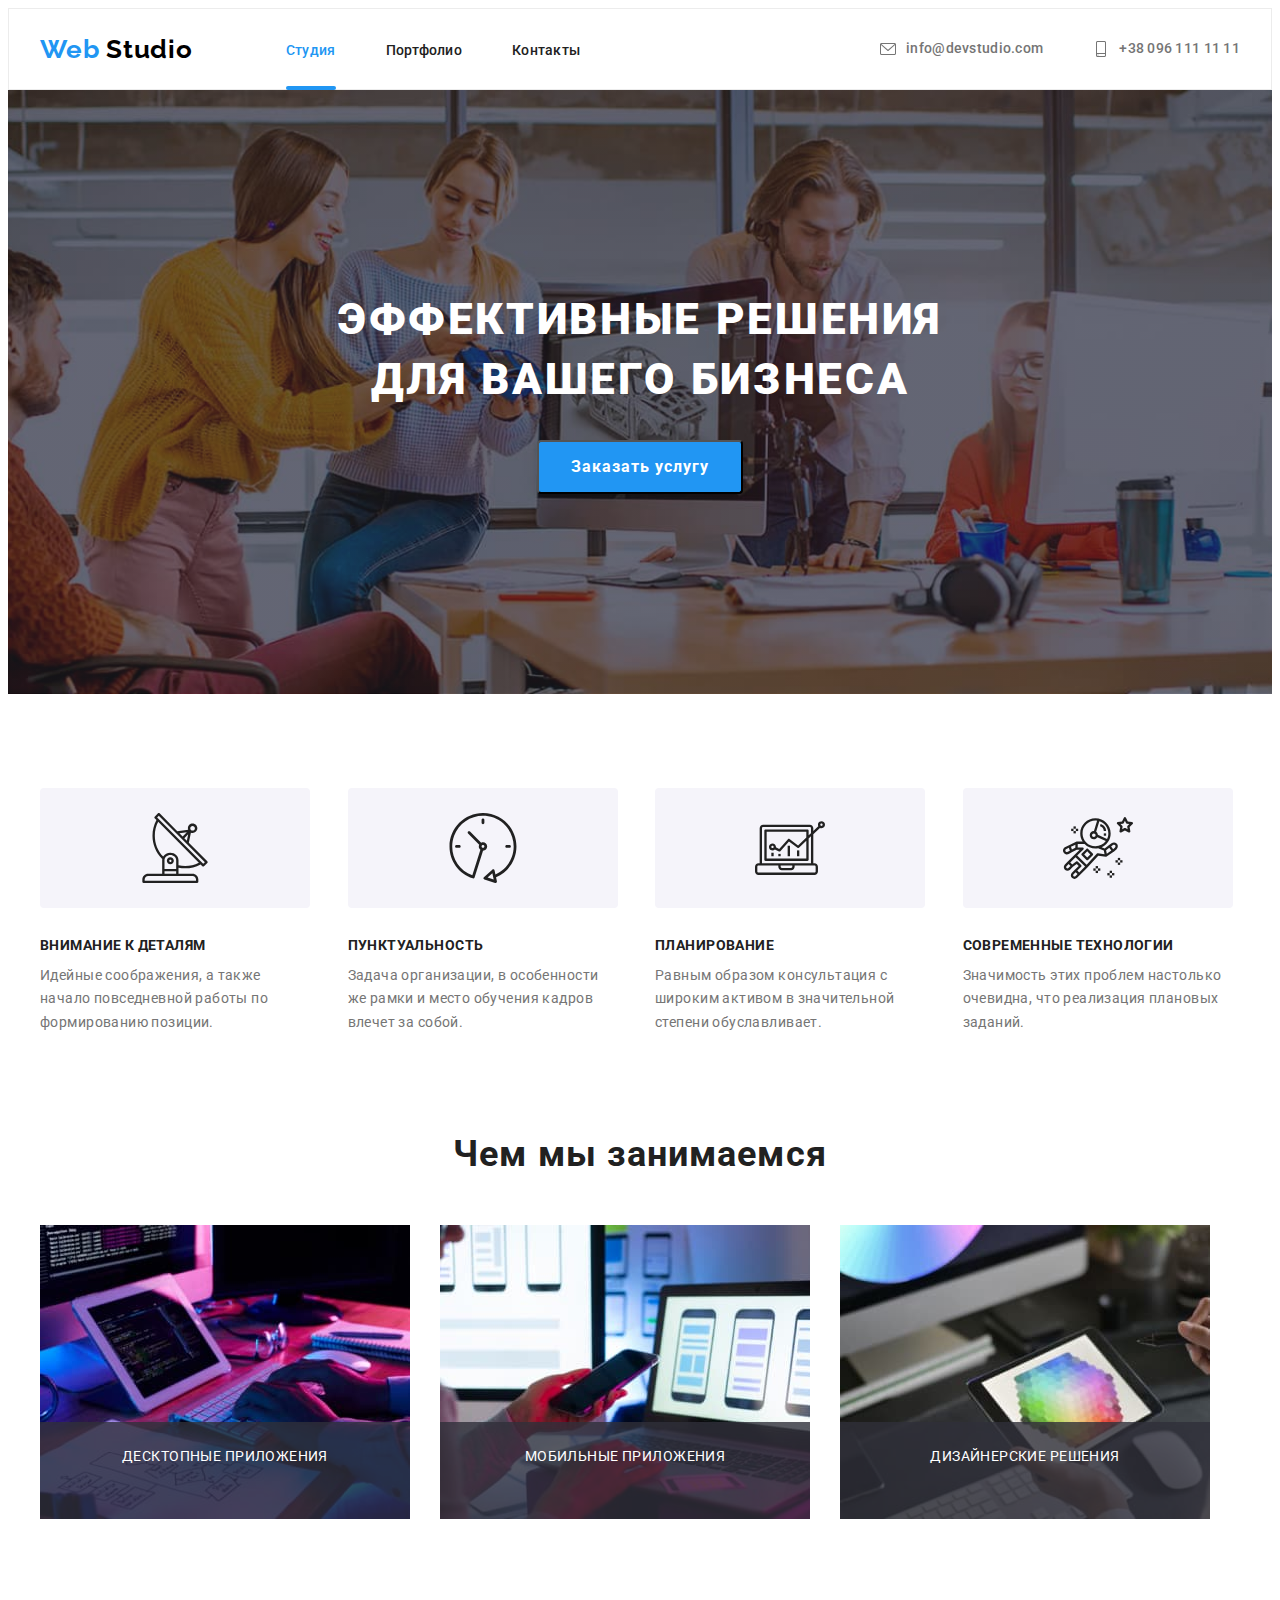
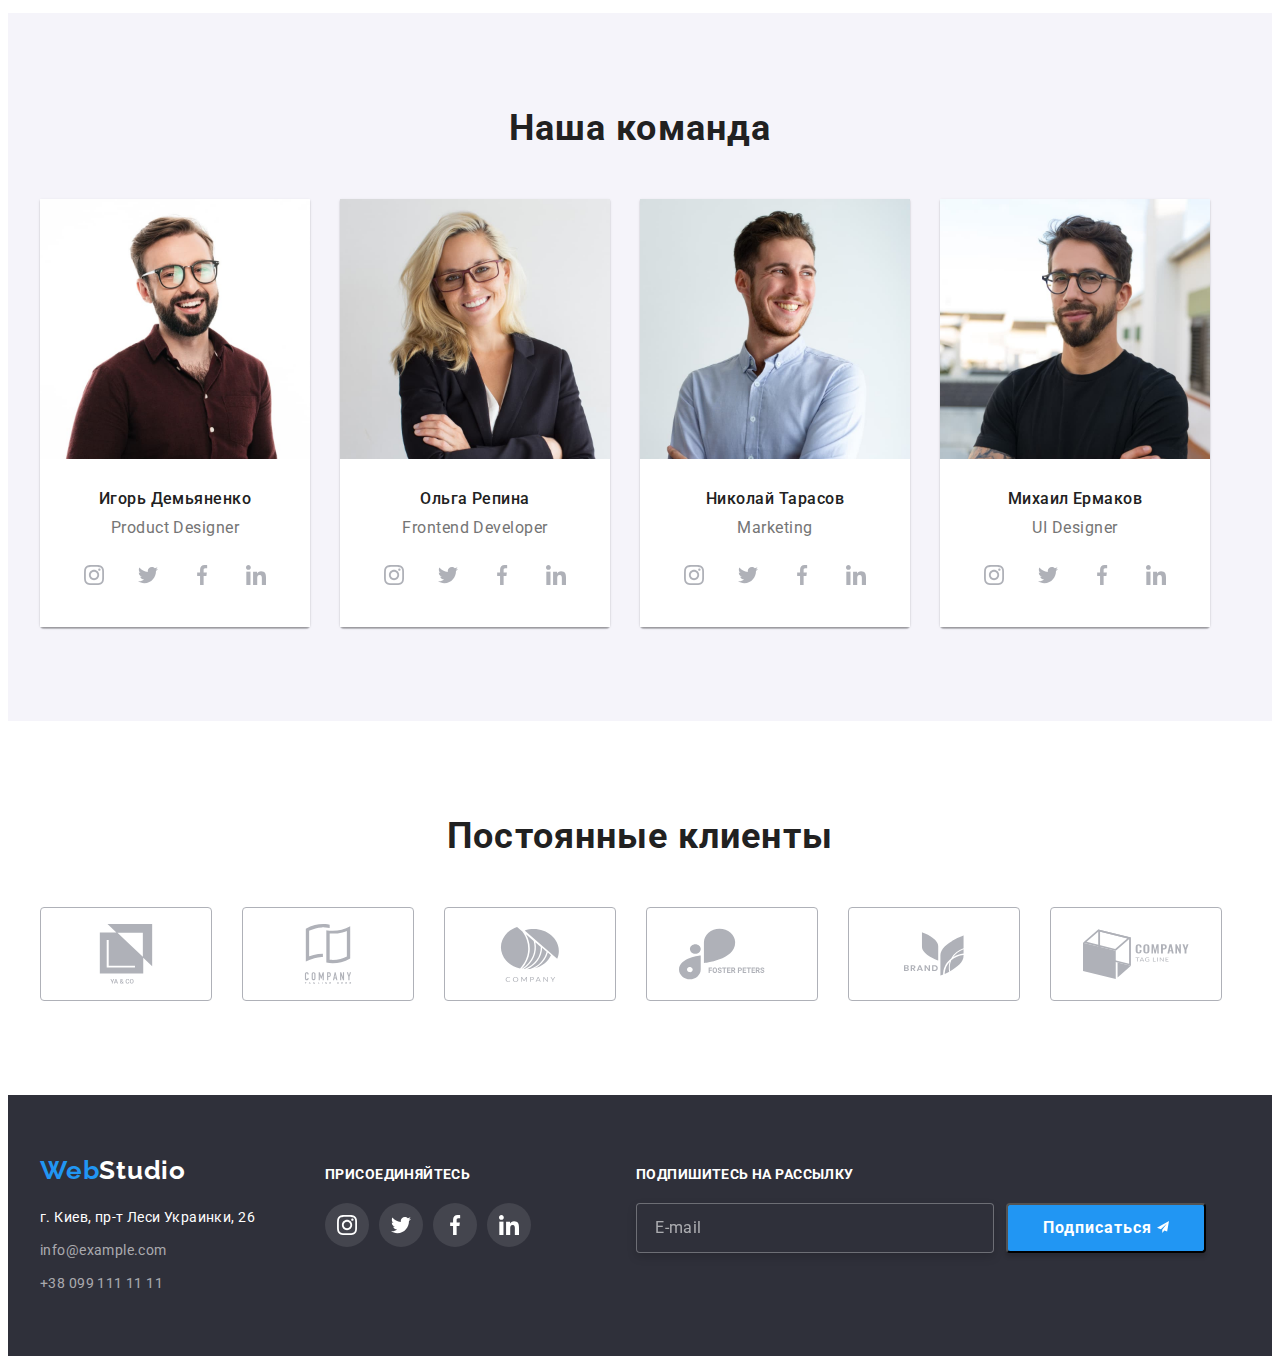
==== commit 858b559d: "стили переписаны по БЕМу" ====
--- a/index.html
+++ b/index.html
@@ -61,44 +61,44 @@
 
     <!--Особенности-->
     <section class="features section-padding">
-        <div class="container">
+        <div class="features__conteiner container">
             <h2 class="hidden-title">Особенности</h2>
-            <ul class="features-list features-conteiner list">
-                <li class="features-item list">
-                    <div class="features-icon">
-                      <svg class="features-icon-logo">
+            <ul class="features__list list">
+                <li class="features__item list">
+                    <div class="features__section">
+                      <svg class="features__icon">
                           <use href="./images/spryte.svg.svg#icon-antenna"></use>
                       </svg>
                     </div>
-                    <h3 class="title">Внимание к деталям</h3>
-                    <p class="description">Идейные соображения, а также начало повседневной работы по формированию позиции.</p>
-                </li>
-                <li class="features-item list">
-                    <div class="features-icon">
-                        <svg class="features-icon-logo">
+                    <h3 class="features__title">Внимание к деталям</h3>
+                    <p class="features__description">Идейные соображения, а также начало повседневной работы по формированию позиции.</p>
+                </li>
+                <li class="features__item list">
+                    <div class="features__section">
+                        <svg class="features__icon">
                             <use href="./images/spryte.svg.svg#icon-clock"></use>
                         </svg>
                     </div>
-                    <h3 class="title">Пунктуальность</h3>
-                    <p class="description">Задача организации, в особенности же рамки и место обучения кадров влечет за собой.</p>
-                </li>
-                <li class="features-item list">
-                    <div class="features-icon">
-                        <svg class="features-icon-logo">
+                    <h3 class="features__title">Пунктуальность</h3>
+                    <p class="features__description">Задача организации, в особенности же рамки и место обучения кадров влечет за собой.</p>
+                </li>
+                <li class="features__item list">
+                    <div class="features__section">
+                        <svg class="features__icon">
                             <use href="./images/spryte.svg.svg#icon-diagram"></use>
                         </svg>
                     </div>
-                    <h3 class="title">Планирование</h3>
-                    <p class="description">Равным образом консультация с широким активом в значительной степени обуславливает.</p>
-                </li>
-                <li class="features-item list"> 
-                    <div class="features-icon">
-                        <svg class="features-icon-logo">
+                    <h3 class="features__title">Планирование</h3>
+                    <p class="features__description">Равным образом консультация с широким активом в значительной степени обуславливает.</p>
+                </li>
+                <li class="features__item list"> 
+                    <div class="features__section">
+                        <svg class="features__icon">
                             <use href="./images/spryte.svg.svg#icon-astronaut"></use>
                         </svg>
                     </div>
-                    <h3 class="title">Современные технологии</h3>
-                    <p class="description">Значимость этих проблем настолько очевидна, что реализация плановых заданий.</p>
+                    <h3 class="features__title">Современные технологии</h3>
+                    <p class="features__description">Значимость этих проблем настолько очевидна, что реализация плановых заданий.</p>
                 </li>
             </ul>
         </div>
@@ -106,66 +106,66 @@
 
     <!--Чем мы занимаемся-->
     <section class="services section-padding">
+        <div class="services__conteiner container">
+            <h2 class="services__title title">Чем мы занимаемся</h2>
+            <ul class="services__list">
+                <li class="services__item list">
+                    <div class="services__inscription">
+                        <img class="services__img" src="./images/box1.jpg" alt="верстаем сайты" width="370" height="294">
+                        <p class="services__text">Десктопные приложения</p>
+                    </div>
+                </li>
+                <li class="services__item list">
+                    <div class="services__inscription">
+                        <img class="services__img" src="./images/box2.jpg" alt="создание мобильных приложений" width="370" height="294">
+                        <p class="services__text">Мобильные приложения</p>
+                    </div>
+                </li>
+                <li class="services__item list">
+                    <div class="services__inscription">
+                        <img class="services__img" src="./images/box3.jpg" alt="разработка дизайна" width="370" height="294">
+                        <p class="services__text">Дизайнерские решения</p>
+                    </div>
+                </li>
+            </ul>
+        </div>
+    </section> 
+
+    <!--Наша команда-->
+    <section class="team section-padding">
         <div class="container">
-            <h2 class="title-services">Чем мы занимаемся</h2>
-            <ul class="services-list doing-conteiner">
-                <li class="services-item list">
-                    <div class="services-inscription">
-                        <img class="services-img" src="./images/box1.jpg" alt="верстаем сайты" width="370" height="294">
-                        <p class="services-text">Десктопные приложения</p>
-                    </div>
-                </li>
-                <li class="services-item list">
-                    <div class="services-inscription">
-                        <img class="services-img" src="./images/box2.jpg" alt="создание мобильных приложений" width="370" height="294">
-                        <p class="services-text">Мобильные приложения</p>
-                    </div>
-                </li>
-                <li class="services-item list">
-                    <div class="services-inscription">
-                        <img class="services-img" src="./images/box3.jpg" alt="разработка дизайна" width="370" height="294">
-                        <p class="services-text">Дизайнерские решения</p>
-                    </div>
-                </li>
-            </ul>
-        </div>
-    </section> 
-
-    <!--Наша команда-->
-    <section class="our-team section-padding">
-        <div class="container">
-            <h2 class="title-services title-margin">Наша команда</h2>
-            <ul class="our-team-list">
-                <li class="our-team-item list">
-                    <img class="our-team-img" src="./images/igor.jpg" alt=" фото Игоря Демяненко" width="270" height="260">
-                    <div class="team-div">
-                        <h3 class="our-team-title">Игорь Демьяненко</h3>
-                        <p class="our-team-description">Product Designer</p>
+            <h2 class="team__heading title">Наша команда</h2>
+            <ul class="team__list">
+                <li class="team__item list">
+                    <img class="team__img" src="./images/igor.jpg" alt=" фото Игоря Демяненко" width="270" height="260">
+                    <div class="team__section">
+                        <h3 class="team__title">Игорь Демьяненко</h3>
+                        <p class="team__description">Product Designer</p>
                          <ul class="social-list list">
-                             <li class="social-list-item">
-                                 <a href="" class="social-list-link link">
-                                     <svg class="social-list-icon">
+                             <li class="social-list__item">
+                                 <a href="" class="social-list__link link">
+                                     <svg class="social-list__icon">
                                          <use href="./images/spryte.svg.svg#icon-instagram"></use>
                                      </svg> 
                                  </a>
                              </li>
-                            <li class="social-list-item">
-                                <a href="" class="social-list-link link">
-                                    <svg class="social-list-icon">
+                            <li class="social-list__item">
+                                <a href="" class="social-list__link link">
+                                    <svg class="social-list__icon">
                                         <use href="./images/spryte.svg.svg#icon-twitter"></use>
                                     </svg>
                                 </a>
                             </li>
-                            <li class="social-list-item">
-                                <a href="" class="social-list-link link">
-                                    <svg class="social-list-icon">
+                            <li class="social-list__item">
+                                <a href="" class="social-list__link link">
+                                    <svg class="social-list__icon">
                                         <use href="./images/spryte.svg.svg#icon-facebook"></use>
                                     </svg>
                                 </a>
                             </li>
-                            <li class="social-list-item">
-                                <a href="" class="social-list-link link">
-                                    <svg class="social-list-icon">
+                            <li class="social-list__item">
+                                <a href="" class="social-list__link link">
+                                    <svg class="social-list__icon">
                                         <use href="./images/spryte.svg.svg#icon-linkedin"></use>
                                     </svg>
                                 </a>
@@ -173,36 +173,36 @@
                          </ul>
                     </div>
                 </li>
-                <li class="our-team-item list">
-                    <img class="our-team-img" src="./images/olga.jpg" alt="фото Ольга Репина" width="270" height="260">
-                    <div class="team-div">
-                    <h3 class="our-team-title">Ольга Репина</h3>
-                    <p class="our-team-description">Frontend Developer</p> 
+                <li class="team__item list">
+                    <img class="team__img" src="./images/olga.jpg" alt="фото Ольга Репина" width="270" height="260">
+                    <div class="team__section">
+                    <h3 class="team__title">Ольга Репина</h3>
+                    <p class="team__description">Frontend Developer</p> 
                     <ul class="social-list list">
-                        <li class="social-list-item">
-                            <a href="" class="social-list-link link">
-                                <svg class="social-list-icon">
+                        <li class="social-list__item">
+                            <a href="" class="social-list__link link">
+                                <svg class="social-list__icon">
                                     <use href="./images/spryte.svg.svg#icon-instagram"></use>
                                 </svg>
                             </a>
                         </li>
-                        <li class="social-list-item">
-                            <a href="" class="social-list-link link">
-                                <svg class="social-list-icon">
+                        <li class="social-list__item">
+                            <a href="" class="social-list__link link">
+                                <svg class="social-list__icon">
                                     <use href="./images/spryte.svg.svg#icon-twitter"></use>
                                 </svg>
                             </a>
                         </li>
-                        <li class="social-list-item">
-                            <a href="" class="social-list-link link">
-                                <svg class="social-list-icon">
+                        <li class="social-list__item">
+                            <a href="" class="social-list__link link">
+                                <svg class="social-list__icon">
                                     <use href="./images/spryte.svg.svg#icon-facebook"></use>
                                 </svg>
                             </a>
                         </li>
-                        <li class="social-list-item">
-                            <a href="" class="social-list-link link">
-                                <svg class="social-list-icon">
+                        <li class="social-list__item">
+                            <a href="" class="social-list__link link">
+                                <svg class="social-list__icon">
                                     <use href="./images/spryte.svg.svg#icon-linkedin"></use>
                                 </svg>
                             </a>
@@ -210,36 +210,36 @@
                     </ul>
                     </div>
                 </li>
-                <li class="our-team-item list">
-                    <img class="our-team-img" src="./images/nikolay.jpg" alt="фото Николай Тарасов" width="270" height="260">
-                    <div class="team-div">
-                    <h3 class="our-team-title">Николай Тарасов</h3>
-                    <p class="our-team-description">Marketing</p>
+                <li class="team__item list">
+                    <img class="team__img" src="./images/nikolay.jpg" alt="фото Николай Тарасов" width="270" height="260">
+                    <div class="team__section">
+                    <h3 class="team__title">Николай Тарасов</h3>
+                    <p class="team__description">Marketing</p>
                     <ul class="social-list list">
-                        <li class="social-list-item">
-                            <a href="" class="social-list-link link">
-                                <svg class="social-list-icon">
+                        <li class="social-list__item">
+                            <a href="" class="social-list__link link">
+                                <svg class="social-list__icon">
                                     <use href="./images/spryte.svg.svg#icon-instagram"></use>
                                 </svg>
                             </a>
                         </li>
-                        <li class="social-list-item">
-                            <a href="" class="social-list-link link">
-                                <svg class="social-list-icon">
+                        <li class="social-list__item">
+                            <a href="" class="social-list__link link">
+                                <svg class="social-list__icon">
                                     <use href="./images/spryte.svg.svg#icon-twitter"></use>
                                 </svg>
                             </a>
                         </li>
-                        <li class="social-list-item">
-                            <a href="" class="social-list-link link">
-                                <svg class="social-list-icon">
+                        <li class="social-list__item">
+                            <a href="" class="social-list__link link">
+                                <svg class="social-list__icon">
                                     <use href="./images/spryte.svg.svg#icon-facebook"></use>
                                 </svg>
                             </a>
                         </li>
-                        <li class="social-list-item">
-                            <a href="" class="social-list-link link">
-                                <svg class="social-list-icon">
+                        <li class="social-list__item">
+                            <a href="" class="social-list__link link">
+                                <svg class="social-list__icon">
                                     <use href="./images/spryte.svg.svg#icon-linkedin"></use>
                                 </svg>
                             </a>
@@ -247,36 +247,36 @@
                     </ul>
                     </div>
                 </li>
-                <li class="our-team-item list">
-                    <img class="our-team-img" src="./images/michail.jpg" alt="фото Михаил Ермаков" width="270" height="260">
-                    <div class="team-div">
-                    <h3 class="our-team-title">Михаил Ермаков</h3>
-                    <p class="our-team-description">UI Designer</p>
+                <li class="team__item list">
+                    <img class="team__img" src="./images/michail.jpg" alt="фото Михаил Ермаков" width="270" height="260">
+                    <div class="team__section">
+                    <h3 class="team__title">Михаил Ермаков</h3>
+                    <p class="team__description">UI Designer</p>
                     <ul class="social-list list">
-                        <li class="social-list-item">
-                            <a href="" class="social-list-link link">
-                                <svg class="social-list-icon">
+                        <li class="social-list__item">
+                            <a href="" class="social-list__link link">
+                                <svg class="social-list__icon">
                                     <use href="./images/spryte.svg.svg#icon-instagram"></use>
                                 </svg>
                             </a>
                         </li>
-                        <li class="social-list-item">
-                            <a href="" class="social-list-link link">
-                                <svg class="social-list-icon">
+                        <li class="social-list__item">
+                            <a href="" class="social-list__link link">
+                                <svg class="social-list__icon">
                                     <use href="./images/spryte.svg.svg#icon-twitter"></use>
                                 </svg>
                             </a>
                         </li>
-                        <li class="social-list-item">
-                            <a href="" class="social-list-link link">
-                                <svg class="social-list-icon">
+                        <li class="social-list__item">
+                            <a href="" class="social-list__link link">
+                                <svg class="social-list__icon">
                                     <use href="./images/spryte.svg.svg#icon-facebook"></use>
                                 </svg>
                             </a>
                         </li>
-                        <li class="social-list-item">
-                            <a href="" class="social-list-link link">
-                                <svg class="social-list-icon">
+                        <li class="social-list__item">
+                            <a href="" class="social-list__link link">
+                                <svg class="social-list__icon">
                                     <use href="./images/spryte.svg.svg#icon-linkedin"></use>
                                 </svg>
                             </a>
@@ -290,47 +290,47 @@
 
     <!-- Наши клиенты -->
     <section class="clients section-padding">
-        <div class="container clients-conteiner">
-            <h2 class="title-services">Постоянные клиенты</h2>
-            <ul class="clients-list list">
-                <li class="clients-list-item list">
-                    <a href="" class="clients-list-link link">
-                       <svg class="clients-icon">
+        <div class="container clients__conteiner">
+            <h2 class="clients__title title">Постоянные клиенты</h2>
+            <ul class="clients__list list">
+                <li class="clients__item list">
+                    <a href="" class="clients__link link">
+                       <svg class="clients__icon">
                         <use href="./images/spryte.svg.svg#icon-clientone"></use>
                        </svg> 
                     </a>
                 </li>
-                <li class="clients-list-item list">
-                    <a href="" class="clients-list-link link">
-                        <svg class="clients-icon">
+                <li class="clients__item list">
+                    <a href="" class="clients__link link">
+                        <svg class="clients__icon">
                             <use href="./images/spryte.svg.svg#icon-clienttwo"></use>
                         </svg>
                     </a>
                 </li>
-                <li class="clients-list-item list">
-                    <a href="" class="clients-list-link link">
-                        <svg class="clients-icon">
+                <li class="clients__item list">
+                    <a href="" class="clients__link link">
+                        <svg class="clients__icon">
                             <use href="./images/spryte.svg.svg#icon-clientthree"></use>
                         </svg>
                     </a>
                 </li>
-                <li class="clients-list-item list">
-                    <a href="" class="clients-list-link link">
-                        <svg class="clients-icon">
+                <li class="clients__item list">
+                    <a href="" class="clients__link link">
+                        <svg class="clients__icon">
                             <use href="./images/spryte.svg.svg#icon-clientfour"></use>
                         </svg>
                     </a>
                 </li>
-                <li class="clients-list-item list">
-                    <a href="" class="clients-list-link link">
-                        <svg class="clients-icon">
+                <li class="clients__item list">
+                    <a href="" class="clients__link link">
+                        <svg class="clients__icon">
                             <use href="./images/spryte.svg.svg#icon-clientfive"></use>
                         </svg>
                     </a>
                 </li>
-                <li class="clients-list-item list">
-                    <a href="" class="clients-list-link link">
-                        <svg class="clients-icon">
+                <li class="clients__item list">
+                    <a href="" class="clients__link link">
+                        <svg class="clients__icon">
                             <use href="./images/spryte.svg.svg#icon-clientsix"></use>
                         </svg>
                     </a>
@@ -342,46 +342,46 @@
 
     <!--Подвал-->
     <footer class="footer">
-        <div class="container">
+        <div class="footer__container container">
             <div>
-                <a class="logo-footer link" href="/">Web<span class="-footer">Studio</span></a>
-                <address class="address">
-                    <p class="description-address">г. Киев, пр-т Леси Украинки, 26</p>
-                    <ul class="footer-list list">
-                        <li class="footer-item"><a class="footer-mail link"
+                <a class="footer__logo link" href="/">Web<span class="footer__studio">Studio</span></a>
+                <address class="footer__address">
+                    <p class="footer__description">г. Киев, пр-т Леси Украинки, 26</p>
+                    <ul class="footer__list list">
+                        <li class="footer__item"><a class="footer__mail link"
                                 href="mailto:info@example.com">info@example.com</a></li>
-                        <li class="footer-item"><a class="footer-tel link" href="tel:+380991111111">+38 099 111 11 11</a>
+                        <li class="footer__item"><a class="footer__tel link" href="tel:+380991111111">+38 099 111 11 11</a>
                         </li>
                     </ul>
                 </address>
             </div>
-            <div class="footer-social">
-                <h2 class="title-social">присоединяйтесь</h2>
-                <ul class="footer-social-list list">
-                    <li class="footer-social-list-item">
-                        <a href="" class="footer-social-list-link link">
-                            <svg class="footer-social-list-icon">
+            <div class="scroll">
+                <h2 class="scroll__title">присоединяйтесь</h2>
+                <ul class="scroll__list list">
+                    <li class="scroll__item">
+                        <a href="" class="scroll__link link">
+                            <svg class="scroll__icon">
                                 <use href="./images/spryte.svg.svg#icon-instagram"></use>
                             </svg>
                         </a>
                     </li>
-                    <li class="footer-social-list-item">
-                        <a href="" class="footer-social-list-link link">
-                            <svg class="footer-social-list-icon">
+                    <li class="scroll__item">
+                        <a href="" class="scroll__link link">
+                            <svg class="scroll__icon">
                                 <use href="./images/spryte.svg.svg#icon-twitter"></use>
                             </svg>
                         </a>
                     </li>
-                    <li class="footer-social-list-item">
-                        <a href="" class="footer-social-list-link link">
-                            <svg class="footer-social-list-icon">
+                    <li class="scroll__item">
+                        <a href="" class="scroll__link link">
+                            <svg class="scroll__icon">
                                 <use href="./images/spryte.svg.svg#icon-facebook"></use>
                             </svg>
                         </a>
                     </li>
-                    <li class="footer-social-list-item">
-                        <a href="" class="footer-social-list-link link">
-                            <svg class="footer-social-list-icon">
+                    <li class="scroll__item">
+                        <a href="" class="scroll__link link">
+                            <svg class="scroll__icon">
                                 <use href="./images/spryte.svg.svg#icon-linkedin"></use>
                             </svg>
                         </a>
--- a/css/main.min.css
+++ b/css/main.min.css
@@ -1,2 +1,2 @@
-:root{--accent-color: #2196f3;--main-color: #212121;--main-font: 'Roboto', sans-serif;--secondary-font: 'Raleway', sans-serif;--dominante-color: #757575;--color-secondary: #000000;--color-additional: #ffffff}.hidden-title{position:absolute;width:1px;height:1px;margin:-1px;border:0;padding:0;white-space:nowrap;clip-path:inset(100%);clip:rect(0 0 0 0);overflow:hidden}h1,h2,h3,h4,h5,h6,p{margin-top:0;margin-bottom:0}ul,ol{margin-top:0;margin-bottom:0;padding-left:0}img{display:block}.title-margin{margin-bottom:50px}.list{list-style:none;margin-top:0;margin-bottom:0}.link{text-decoration:none}body{font-family:var(--main-font);color:var(--dominante-color)}.section-padding{padding-top:94px;padding-bottom:94px}.container{margin:0 auto;padding-left:15px;padding-right:15px;width:1200px}.logo{font-family:var(--secondary-font);font-weight:700;font-size:26px;line-height:1.19;letter-spacing:0.03em;color:var(--accent-color)}.logo__studio{color:var(--color-secondary)}.title-services{font-size:36px;line-height:1.17;text-align:center;letter-spacing:0.03em;color:var(--main-color);margin-bottom:50px}.social-list{display:flex;justify-content:space-between}.social-list-link{display:inline-flex;justify-content:center;align-items:center;width:44px;height:44px;background-color:var(--color-additional);transition:color 250ms cubic-bezier(0.4, 0, 0.2, 1),background-color 250ms cubic-bezier(0.4, 0, 0.2, 1),border-radius 250ms cubic-bezier(0.4, 0, 0.2, 1)}.social-list-link:hover,.social-list-link:focus{color:var(--color-additional);background-color:var(--accent-color);border-radius:50%}.social-list-icon{height:20px;width:20px;fill:#afb1b8;transition:fill 250ms cubic-bezier(0.4, 0, 0.2, 1)}.social-list-link:hover .social-list-icon,.social-list-link:focus .social-list-icon{fill:var(--color-additional)}.header{border:1px solid #ececec}.header__container{display:flex}.header__nav{display:flex;align-items:center}.menu{display:flex;align-items:center}.menu__item .menu__current{color:var(--accent-color)}.menu__item:not(:last-child){margin-right:50px}.logo{margin-right:93px}.contacts{margin-left:auto}.contacts .contacts__link{display:inline-flex;padding-top:32px;padding-bottom:32px}.contacts a{font-weight:500;font-size:14px;line-height:1.14;letter-spacing:0.02em;color:var(--dominante-color);transition:color 250ms cubic-bezier(0.4, 0, 0.2, 1),fill 250ms cubic-bezier(0.4, 0, 0.2, 1)}.menu,.contacts{display:flex;margin-top:0;margin-bottom:0;padding:0}.contacts__link:hover,.contacts__link:focus{color:var(--accent-color);fill:var(--accent-color)}.contacts .contacts__item{display:inline-flex;align-items:center}.contacts__item:focus,.contacts__item:hover{color:var(--accent-color);fill:var(--accent-color)}.contacts__item:hover .contacts__icon,.contacts__item:focus .contacts__icon{color:var(--accent-color);fill:var(--accent-color)}.contacts__link:focus .contacts__icon,.contacts__link:hover .contacts__icon{color:var(--accent-color);fill:var(--accent-color)}.contacts__icon:hover,.contacts__icon:focus{fill:var(--accent-color)}.contacts .contacts__icon{display:inline-flex}.contacts .contacts__icon{display:inline-flex}.menu__link{position:relative;font-weight:500;font-size:14px;line-height:1.14;letter-spacing:0.02em;color:var(--main-color);transition:color 250ms cubic-bezier(0.4, 0, 0.2, 1)}.menu__link:hover,.menu__link:focus{color:var(--accent-color)}.menu__current::after{content:'';width:100%;height:4px;position:absolute;bottom:-32px;left:0;background:var(--accent-color);border-radius:2px;transition:opacity 250ms cubic-bezier(0.4, 0, 0.2, 1)}.contacts__item:not(:first-child){margin-left:50px}.contacts__link{font-weight:500;font-size:14px;line-height:1.14;letter-spacing:0.02em;color:var(--dominante-color);transition:color 250ms cubic-bezier(0.4, 0, 0.2, 1),fill 250ms cubic-bezier(0.4, 0, 0.2, 1)}.contacts__link:hover,.contacts__link:focus{color:var(--accent-color);fill:var(--accent-color)}.contacts .contacts__link{display:inline-flex;padding-top:32px;padding-bottom:32px}.contacts__icon{width:16px;height:16px;margin-right:10px;fill:var(--dominante-color);transition:color 250ms cubic-bezier(0.4, 0, 0.2, 1),fill 250ms cubic-bezier(0.4, 0, 0.2, 1)}.contacts__link:focus .contacts__icon{color:var(--accent-color);fill:var(--accent-color)}.contacts .contacts__icon{display:inline-flex}.main-title{font-weight:900;font-size:44px;line-height:1.36;text-align:center;letter-spacing:0.06em;text-transform:uppercase;color:var(--color-additional);margin:0 auto 30px;width:696px}.hero-conteiner{padding:200px 0;align-items:center}.hero{background-color:#2f303a;background-image:linear-gradient(rgba(47,48,58,0.4), rgba(47,48,58,0.4)),url(../images/imghero.jpg);background-repeat:no-repeat;background-position:center;background-size:cover}.modal-btn{box-shadow:0px 4px 4px rgba(0,0,0,0.15);font-family:inherit;font-weight:700;font-size:16px;line-height:1.87;letter-spacing:0.06em;color:var(--color-additional);background:var(--accent-color);cursor:pointer;border-radius:4px;padding:10px 32px;display:block;margin:0 auto;transition:background 250ms cubic-bezier(0.4, 0, 0.2, 1)}.modal-btn:hover,.modal-btn:focus{background:#188ce8}.title{font-size:14px;line-height:1.14;letter-spacing:0.03em;text-transform:uppercase;color:var(--main-color);margin-bottom:10px}.description{font-size:14px;line-height:1.71;letter-spacing:0.03em;width:270px;height:75px}.features-list{display:flex;margin-top:0;margin-bottom:0;padding:0}.features-item{flex-basis:calc((100% - 3 * 30px) / 4)}.features-item:not(:last-child){margin-right:30px}.features{padding-bottom:0}.features-icon{display:flex;justify-content:center;align-items:center;width:270px;height:120px;background-color:#f5f4fa;border-radius:4px;margin-bottom:30px}.features-icon-logo{width:70px;height:70px;fill:var(--main-color)}.doing-conteiner{display:flex;align-items:center;mix-blend-mode:normal;flex-basis:calc((100% - 90px) / 3)}.services-item:not(:last-child){margin-right:30px}.services-inscription{position:relative}.services-text{position:absolute;right:0;bottom:0;width:370px;height:70px;font-size:14px;line-height:1.14;letter-spacing:0.03em;text-transform:uppercase;text-align:center;padding-top:27px;padding-right:auto;color:var(--color-additional);background:rgba(47,48,58,0.8)}.our-team-list{display:flex;align-items:center;mix-blend-mode:normal;flex-basis:calc((100% - 120px) / 4)}.team-div{padding-top:30px;padding-bottom:30px;padding-right:32px;padding-left:32px;background:var(--color-additional)}.our-team{background:#f5f4fa}.our-team-title{font-weight:500;font-size:16px;line-height:1.19;text-align:center;letter-spacing:0.03em;color:var(--main-color);margin-bottom:10px}.our-team-description{font-size:16px;line-height:1.19;text-align:center;letter-spacing:0.03em;margin-bottom:16px}.our-team-item{box-shadow:0px 1px 3px rgba(0,0,0,0.12),0px 1px 1px rgba(0,0,0,0.14),0px 2px 1px rgba(0,0,0,0.2);border-radius:0px 0px 4px 4px}.our-team-item:not(:last-child){margin-right:30px}.clients-list{display:flex;padding:0}.clients-list-item:not(:last-child){margin-right:30px}.clients-list-link{display:inline-flex;color:#afb1b8;width:170px;height:92px;border:1px solid #afb1b8;border-radius:4px;justify-content:center;align-items:center;transition:border 250ms cubic-bezier(0.4, 0, 0.2, 1)}.clients-list-link:hover,.clients-list-link:focus{border:1px solid var(--accent-color)}.clients-icon{width:106px;height:60px;fill:#afb1b8;transition:fill 250ms cubic-bezier(0.4, 0, 0.2, 1)}.clients-list-link:hover .clients-icon,.clients-list-link:focus .clients-icon{fill:var(--accent-color)}.footer{background-color:#2f303a;padding-top:60px;padding-bottom:60px}.footer .container{display:flex;align-items:baseline}.logo-studio-footer{color:white}.logo-footer{font-family:var(--secondary-font);font-weight:700;font-size:26px;line-height:1.19;letter-spacing:0.03em;display:block;margin-bottom:20px;color:var(--accent-color)}.description-address{font-style:400;font-style:normal;font-size:14px;line-height:1.71;letter-spacing:0.03em;color:var(--color-additional);margin-bottom:9px}.footer-mail{font-size:14px;line-height:1.71;letter-spacing:0.03em;color:rgba(255,255,255,0.6);margin-bottom:9px;transition:color 250ms cubic-bezier(0.4, 0, 0.2, 1)}.footer-mail:hover,.footer-mail:focus{color:var(--dominante-color)}.footer-tel{font-size:14px;line-height:1.71;letter-spacing:0.03em;color:rgba(255,255,255,0.6);transition:color 250ms cubic-bezier(0.4, 0, 0.2, 1)}.footer-tel:hover,.footer-tel:focus{color:var(--dominante-color)}.footer-list:not(:last-child){margin-bottom:9px}.footer-mail,.footer-tel{display:block}.footer-social-list{display:flex;justify-content:space-between;padding:0;margin-top:20px}.footer-social-list-link{display:inline-flex;width:44px;height:44px;align-items:center;justify-content:center;background-color:rgba(255,255,255,0.1);border-radius:50%;color:var(--color-additional);transition:background-color 250ms cubic-bezier(0.4, 0, 0.2, 1)}.footer-social-list-link:hover,.footer-social-list-link:focus{background-color:var(--accent-color)}.footer-social-list-item:not(:last-child){margin-right:10px}.footer-social-list-icon{width:20px;height:20px;fill:var(--color-additional)}.title-social{font-family:var(--main-font);font-weight:700;font-size:14px;line-height:1.14;letter-spacing:0.03em;text-transform:uppercase;margin:0;color:var(--color-additional)}.footer-social{margin-left:70px}.address{font-style:normal}.backdrop{position:fixed;top:0;left:0;width:100%;height:100%;background-color:rgba(0,0,0,0.2);z-index:100;transition:opacity 250ms linear, visibility 250ms linear}.modal-window{position:absolute;top:50%;left:50%;transform:translate(-50%, -50%) scale(1);min-width:528px;min-height:581px;padding:40px;background-color:var(--color-additional);box-shadow:0px 1px 3px rgba(0,0,0,0.12),0px 1px 1px rgba(0,0,0,0.14),0px 2px 1px rgba(0,0,0,0.2);border-radius:4px;opacity:1;transition:transform 250ms cubic-bezier(0.4, 0, 0.2, 1),opacity 250ms cubic-bezier(0.4, 0, 0.2, 1)}.close{width:11px;height:11px;fill:var(--color-secondary);transition:fill 250ms cubic-bezier(0.4, 0, 0.2, 1)}.button-modal-window:focus .close,.button-modal-window:hover .close{fill:var(--accent-color)}.button-modal-window{position:absolute;top:8px;right:8px;width:30px;height:30px;background-color:transparent;border:1px solid rgba(0,0,0,0.1);cursor:pointer;border-radius:50%;padding:0;text-align:center;transition:fill 250ms cubic-bezier(0.4, 0, 0.2, 1)}.is-hidden{opacity:0;visibility:hidden;pointer-events:none}.modal-form{display:flex;flex-direction:column}.modal-form-head{font-family:var(--main-font);font-weight:700;font-size:20px;line-height:1.15;text-align:center;letter-spacing:0.03em;color:var(--main-color);margin-bottom:12px}.modal-form-input-wrapper{position:relative;display:block;margin-top:4px}.modal-form-input{width:100%;height:40px;border:1px solid rgba(33,33,33,0.2);box-sizing:border-box;border-radius:4px;padding-left:42px;cursor:pointer;transition:border-color 250ms cubic-bezier(0.4, 0, 0.2, 1)}.modal-form-input:focus{border-color:var(--accent-color);outline:none}.modal-form-icon{position:absolute;width:18px;height:18px;fill:var(--main-color);top:50%;left:12px;transform:translateY(-50%);transition:fill 250ms cubic-bezier(0.4, 0, 0.2, 1)}.modal-form-input:focus+.modal-form-icon{fill:var(--accent-color)}.modal-form-field{font-family:var(--main-font);font-size:12px;line-height:1.17;letter-spacing:0.01em;color:var(--dominante-color);margin-bottom:10px}.modal-form-message{width:100%;height:120px;border:1px solid rgba(33,33,33,0.2);border-radius:4px;resize:none;padding:12px 16px;margin-top:4px;outline:none;transition:border-color 250ms cubic-bezier(0.4, 0, 0.2, 1)}.modal-form-message::placeholder{font-family:var(--main-font);font-size:12px;line-height:1.17;letter-spacing:0.01em;color:rgba(117,117,117,0.5)}.modal-form-message:focus{border-color:var(--accent-color)}.form-agreement{display:flex;align-items:center;margin-bottom:30px;padding-left:12px;font-size:14px;line-height:1.71}.modal-form-policy-link{color:var(--accent-color);margin-left:4px}.visually-hidden{position:absolute !important;clip:rect(1px 1px 1px 1px);clip:rect(1px, 1px, 1px, 1px);padding:0 !important;border:0 !important;height:1px !important;width:1px !important;overflow:hidden}.modal-form-checkbox-policy::before{display:inline-block;content:'';width:16px;height:15px;background-color:var(--color-additional);margin-right:7px;border:1px solid black;border-radius:2px;transition:border-color 250ms cubic-bezier(0.4, 0, 0.2, 1)}.modal-form-checkbox-policy::before:focus{border-color:var(--accent-color)}.modal-form-checkbox:checked+.modal-form-checkbox-policy::before{background-image:url(../images/icon-check-label.svg);background-repeat:no-repeat;justify-content:center;background-position:center;background-color:var(--accent-color);background-size:contain;background-origin:border-box;border-color:var(--accent-color);border:none}.form-btn{display:flex;justify-content:center}.modal-form-btn{display:flex;text-align:center;justify-content:center;align-items:center;width:200px;height:50px;font-weight:700;padding:6px 22px;margin:0 auto;font-size:16px;line-height:1.87;letter-spacing:0.06em;color:var(--color-additional);border:none;background:var(--accent-color);box-shadow:0px 4px 4px rgba(0,0,0,0.15);border-radius:4px;cursor:pointer;transition:background-color 250ms cubic-bezier(0.4, 0, 0.2, 1)}.modal-form-btn:focus,.modal-form-btn:hover{background-color:#188ce8}.form{display:block;width:570px;height:86px;margin-left:93px}.form-text{font-family:var(--main-font);font-weight:700;font-size:14px;line-height:1.14;letter-spacing:0.03em;text-transform:uppercase;color:var(--color-additional);width:219px}.form-field{position:relative;display:flex;flex-direction:column;width:358px;margin-left:12px}.form-field input::placeholder{font-family:var(--main-font);font-size:16px;line-height:1.25;letter-spacing:0.03em;color:rgba(255,255,255,0.6);padding-top:15px;padding-left:16px}.footer-label{text-transform:uppercase;text-align:left}.footer-input{font-family:var(--main-font);font-size:16px;line-height:1.25;letter-spacing:0.03em;color:var(--color-additional);width:358px;height:50px;text-align:left;margin-top:20px;border:1px solid rgba(255,255,255,0.3);box-sizing:border-box;filter:drop-shadow(0px 4px 4px rgba(0,0,0,0.15));border-radius:4px;background-color:#2f303a}.btn-mail{position:absolute;display:inline-block;font-family:var(--main-font);font-weight:700;font-size:16px;line-height:1.87;letter-spacing:0.06em;color:var(--color-additional);text-align:center;width:200px;height:50px;left:100%;bottom:0%;margin-left:12px;background-color:var(--accent-color);box-shadow:0px 4px 4px rgba(0,0,0,0.15);border-radius:4px;transition:box-shadow 250ms cubic-bezier(0.4, 0, 0.2, 1)}.btn-mail:focus{box-shadow:0px 4px 4px rgba(0,0,0,0.15)}.icon-mail-btn{width:12px;height:12px;fill:var(--color-additional)}.filters-btm{font-family:inherit;font-weight:500;font-size:16px;line-height:1.62;text-align:center;letter-spacing:0.03em;color:var(--main-color);cursor:pointer;padding:6px 22px;box-shadow:0px 3px 1px rgba(0,0,0,0.1),0px 1px 2px rgba(0,0,0,0.08),0px 2px 2px rgba(0,0,0,0.12);border-radius:4px;border:transparent;transition:color 250ms cubic-bezier(0.4, 0, 0.2, 1),background 250ms cubic-bezier(0.4, 0, 0.2, 1),box-shadow 250ms cubic-bezier(0.4, 0, 0.2, 1)}.filters-btm:hover,.filters-btm:focus{color:var(--color-additional);background:var(--accent-color);box-shadow:0px 3px 1px rgba(0,0,0,0.1),0px 1px 2px rgba(0,0,0,0.08),0px 2px 2px rgba(0,0,0,0.12)}.filters-list{display:flex;justify-content:center;margin-bottom:56px}.filters-item:not(:last-child){margin-right:10px}.title-project{font-size:18px;line-height:2;letter-spacing:0.06em;color:var(--main-color)}.description-project{font-size:16px;line-height:1.87;letter-spacing:0.03em;color:var(--dominante-color)}.project{margin-left:30px;margin-top:30px;background:var(--color-additional)}.project-card{padding:20px 24px;border-top:none;border:1px solid #eeeeee}.project{display:flex;flex-wrap:wrap;margin-left:-30px;margin-top:-30px}.project-list{flex-basis:calc((100% - 90px) / 3);margin-left:30px;margin-top:30px;transition:box-shadow 250ms cubic-bezier(0.4, 0, 0.2, 1)}.overlay-text{font-size:18px;line-height:1.56;letter-spacing:0.03em}.project-overlay{position:relative;overflow:hidden}.overlay-portfolio{position:absolute;top:0;left:0;width:100%;height:100%;color:var(--color-additional);padding:63px 24px;background-color:rgba(33,150,243,0.9);overflow:auto;transform:translateY(100%);transition:transform 250ms cubic-bezier(0.4, 0, 0.2, 1)}.general-project:hover .overlay-portfolio,.general-project:focus .overlay-portfolio{transform:translateY(0)}.general-project{display:block;transition:transform 250ms cubic-bezier(0.4, 0, 0.2, 1),box-shadow 250ms cubic-bezier(0.4, 0, 0.2, 1)}.general-project:hover,.general-project:focus{box-shadow:0px 1px 1px rgba(0,0,0,0.12),0px 4px 4px rgba(0,0,0,0.06),1px 4px 6px rgba(0,0,0,0.16)}
+:root{--accent-color: #2196f3;--main-color: #212121;--main-font: 'Roboto', sans-serif;--secondary-font: 'Raleway', sans-serif;--dominante-color: #757575;--color-secondary: #000000;--color-additional: #ffffff}.hidden-title{position:absolute;width:1px;height:1px;margin:-1px;border:0;padding:0;white-space:nowrap;clip-path:inset(100%);clip:rect(0 0 0 0);overflow:hidden}h1,h2,h3,h4,h5,h6,p{margin-top:0;margin-bottom:0}ul,ol{margin-top:0;margin-bottom:0;padding-left:0}img{display:block}.team__heading{margin-bottom:50px}.list{list-style:none;margin-top:0;margin-bottom:0}.link{text-decoration:none}body{font-family:var(--main-font);color:var(--dominante-color)}.section-padding{padding-top:94px;padding-bottom:94px}.container{margin:0 auto;padding-left:15px;padding-right:15px;width:1200px}.logo{font-family:var(--secondary-font);font-weight:700;font-size:26px;line-height:1.19;letter-spacing:0.03em;color:var(--accent-color)}.logo__studio{color:var(--color-secondary)}.title{font-size:36px;line-height:1.17;text-align:center;letter-spacing:0.03em;color:var(--main-color);margin-bottom:50px}.social-list{display:flex;justify-content:space-between}.social-list__link{display:inline-flex;justify-content:center;align-items:center;width:44px;height:44px;background-color:var(--color-additional);transition:color 250ms cubic-bezier(0.4, 0, 0.2, 1),background-color 250ms cubic-bezier(0.4, 0, 0.2, 1),border-radius 250ms cubic-bezier(0.4, 0, 0.2, 1)}.social-list__link:hover,.social-list__link:focus{color:var(--color-additional);background-color:var(--accent-color);border-radius:50%}.social-list__icon{height:20px;width:20px;fill:#afb1b8;transition:fill 250ms cubic-bezier(0.4, 0, 0.2, 1)}.social-list__link:hover .social-list__icon,.social-list__link:focus .social-list__icon{fill:var(--color-additional)}.header{border:1px solid #ececec}.header__container{display:flex}.header__nav{display:flex;align-items:center}.menu{display:flex;align-items:center}.menu__item .menu__current{color:var(--accent-color)}.menu__item:not(:last-child){margin-right:50px}.logo{margin-right:93px}.contacts{margin-left:auto}.contacts .contacts__link{display:inline-flex;padding-top:32px;padding-bottom:32px}.contacts a{font-weight:500;font-size:14px;line-height:1.14;letter-spacing:0.02em;color:var(--dominante-color);transition:color 250ms cubic-bezier(0.4, 0, 0.2, 1),fill 250ms cubic-bezier(0.4, 0, 0.2, 1)}.menu,.contacts{display:flex;margin-top:0;margin-bottom:0;padding:0}.contacts__link:hover,.contacts__link:focus{color:var(--accent-color);fill:var(--accent-color)}.contacts .contacts__item{display:inline-flex;align-items:center}.contacts__item:focus,.contacts__item:hover{color:var(--accent-color);fill:var(--accent-color)}.contacts__item:hover .contacts__icon,.contacts__item:focus .contacts__icon{color:var(--accent-color);fill:var(--accent-color)}.contacts__link:focus .contacts__icon,.contacts__link:hover .contacts__icon{color:var(--accent-color);fill:var(--accent-color)}.contacts__icon:hover,.contacts__icon:focus{fill:var(--accent-color)}.contacts .contacts__icon{display:inline-flex}.contacts .contacts__icon{display:inline-flex}.menu__link{position:relative;font-weight:500;font-size:14px;line-height:1.14;letter-spacing:0.02em;color:var(--main-color);transition:color 250ms cubic-bezier(0.4, 0, 0.2, 1)}.menu__link:hover,.menu__link:focus{color:var(--accent-color)}.menu__current::after{content:'';width:100%;height:4px;position:absolute;bottom:-32px;left:0;background:var(--accent-color);border-radius:2px;transition:opacity 250ms cubic-bezier(0.4, 0, 0.2, 1)}.contacts__item:not(:first-child){margin-left:50px}.contacts__link{font-weight:500;font-size:14px;line-height:1.14;letter-spacing:0.02em;color:var(--dominante-color);transition:color 250ms cubic-bezier(0.4, 0, 0.2, 1),fill 250ms cubic-bezier(0.4, 0, 0.2, 1)}.contacts__link:hover,.contacts__link:focus{color:var(--accent-color);fill:var(--accent-color)}.contacts .contacts__link{display:inline-flex;padding-top:32px;padding-bottom:32px}.contacts__icon{width:16px;height:16px;margin-right:10px;fill:var(--dominante-color);transition:color 250ms cubic-bezier(0.4, 0, 0.2, 1),fill 250ms cubic-bezier(0.4, 0, 0.2, 1)}.contacts__link:focus .contacts__icon{color:var(--accent-color);fill:var(--accent-color)}.contacts .contacts__icon{display:inline-flex}.main-title{font-weight:900;font-size:44px;line-height:1.36;text-align:center;letter-spacing:0.06em;text-transform:uppercase;color:var(--color-additional);margin:0 auto 30px;width:696px}.hero-conteiner{padding:200px 0;align-items:center}.hero{background-color:#2f303a;background-image:linear-gradient(rgba(47,48,58,0.4), rgba(47,48,58,0.4)),url(../images/imghero.jpg);background-repeat:no-repeat;background-position:center;background-size:cover}.modal-btn{box-shadow:0px 4px 4px rgba(0,0,0,0.15);font-family:inherit;font-weight:700;font-size:16px;line-height:1.87;letter-spacing:0.06em;color:var(--color-additional);background:var(--accent-color);cursor:pointer;border-radius:4px;padding:10px 32px;display:block;margin:0 auto;transition:background 250ms cubic-bezier(0.4, 0, 0.2, 1)}.modal-btn:hover,.modal-btn:focus{background:#188ce8}.features__title{font-size:14px;line-height:1.14;letter-spacing:0.03em;text-transform:uppercase;color:var(--main-color);margin-bottom:10px}.features__description{font-size:14px;line-height:1.71;letter-spacing:0.03em;width:270px;height:75px}.features__list{display:flex;margin-top:0;margin-bottom:0;padding:0}.features__item{flex-basis:calc((100% - 3 * 30px) / 4)}.features__item:not(:last-child){margin-right:30px}.features{padding-bottom:0}.features__section{display:flex;justify-content:center;align-items:center;width:270px;height:120px;background-color:#f5f4fa;border-radius:4px;margin-bottom:30px}.features__icon{width:70px;height:70px;fill:var(--main-color)}.services__list{display:flex;align-items:center;mix-blend-mode:normal;flex-basis:calc((100% - 90px) / 3)}.services__item:not(:last-child){margin-right:30px}.services__inscription{position:relative}.services__text{position:absolute;right:0;bottom:0;width:370px;height:70px;font-size:14px;line-height:1.14;letter-spacing:0.03em;text-transform:uppercase;text-align:center;padding-top:27px;padding-right:auto;color:var(--color-additional);background:rgba(47,48,58,0.8)}.team__list{display:flex;align-items:center;mix-blend-mode:normal;flex-basis:calc((100% - 120px) / 4)}.team__section{padding-top:30px;padding-bottom:30px;padding-right:32px;padding-left:32px;background:var(--color-additional)}.team{background:#f5f4fa}.team__title{font-weight:500;font-size:16px;line-height:1.19;text-align:center;letter-spacing:0.03em;color:var(--main-color);margin-bottom:10px}.team__description{font-size:16px;line-height:1.19;text-align:center;letter-spacing:0.03em;margin-bottom:16px}.team__item{box-shadow:0px 1px 3px rgba(0,0,0,0.12),0px 1px 1px rgba(0,0,0,0.14),0px 2px 1px rgba(0,0,0,0.2);border-radius:0px 0px 4px 4px}.team__item:not(:last-child){margin-right:30px}.clients__list{display:flex;padding:0}.clients__item:not(:last-child){margin-right:30px}.clients__link{display:inline-flex;color:#afb1b8;width:170px;height:92px;border:1px solid #afb1b8;border-radius:4px;justify-content:center;align-items:center;transition:border 250ms cubic-bezier(0.4, 0, 0.2, 1)}.clients__link:hover,.clients__link:focus{border:1px solid var(--accent-color)}.clients__icon{width:106px;height:60px;fill:#afb1b8;transition:fill 250ms cubic-bezier(0.4, 0, 0.2, 1)}.clients__link:hover .clients__icon,.clients__link:focus .clients__icon{fill:var(--accent-color)}.footer{background-color:#2f303a;padding-top:60px;padding-bottom:60px}.footer .container{display:flex;align-items:baseline}.footer__studio{color:white}.footer__logo{font-family:var(--secondary-font);font-weight:700;font-size:26px;line-height:1.19;letter-spacing:0.03em;display:block;margin-bottom:20px;color:var(--accent-color)}.footer__description{font-style:400;font-style:normal;font-size:14px;line-height:1.71;letter-spacing:0.03em;color:var(--color-additional);margin-bottom:9px}.footer__mail{font-size:14px;line-height:1.71;letter-spacing:0.03em;color:rgba(255,255,255,0.6);margin-bottom:9px;transition:color 250ms cubic-bezier(0.4, 0, 0.2, 1)}.footer__mail:hover,.footer__mail:focus{color:var(--dominante-color)}.footer__tel{font-size:14px;line-height:1.71;letter-spacing:0.03em;color:rgba(255,255,255,0.6);transition:color 250ms cubic-bezier(0.4, 0, 0.2, 1)}.footer__tel:hover,.footer__tel:focus{color:var(--dominante-color)}.footer__list:not(:last-child){margin-bottom:9px}.footer__mail,.footer__tel{display:block}.scroll__list{display:flex;justify-content:space-between;padding:0;margin-top:20px}.scroll__link{display:inline-flex;width:44px;height:44px;align-items:center;justify-content:center;background-color:rgba(255,255,255,0.1);border-radius:50%;color:var(--color-additional);transition:background-color 250ms cubic-bezier(0.4, 0, 0.2, 1)}.scroll__link:hover,.scroll__link:focus{background-color:var(--accent-color)}.scroll__item:not(:last-child){margin-right:10px}.scroll__icon{width:20px;height:20px;fill:var(--color-additional)}.scroll__title{font-family:var(--main-font);font-weight:700;font-size:14px;line-height:1.14;letter-spacing:0.03em;text-transform:uppercase;margin:0;color:var(--color-additional)}.scroll{margin-left:70px}.footer__address{font-style:normal}.backdrop{position:fixed;top:0;left:0;width:100%;height:100%;background-color:rgba(0,0,0,0.2);z-index:100;transition:opacity 250ms linear, visibility 250ms linear}.modal-window{position:absolute;top:50%;left:50%;transform:translate(-50%, -50%) scale(1);min-width:528px;min-height:581px;padding:40px;background-color:var(--color-additional);box-shadow:0px 1px 3px rgba(0,0,0,0.12),0px 1px 1px rgba(0,0,0,0.14),0px 2px 1px rgba(0,0,0,0.2);border-radius:4px;opacity:1;transition:transform 250ms cubic-bezier(0.4, 0, 0.2, 1),opacity 250ms cubic-bezier(0.4, 0, 0.2, 1)}.close{width:11px;height:11px;fill:var(--color-secondary);transition:fill 250ms cubic-bezier(0.4, 0, 0.2, 1)}.button-modal-window:focus .close,.button-modal-window:hover .close{fill:var(--accent-color)}.button-modal-window{position:absolute;top:8px;right:8px;width:30px;height:30px;background-color:transparent;border:1px solid rgba(0,0,0,0.1);cursor:pointer;border-radius:50%;padding:0;text-align:center;transition:fill 250ms cubic-bezier(0.4, 0, 0.2, 1)}.is-hidden{opacity:0;visibility:hidden;pointer-events:none}.modal-form{display:flex;flex-direction:column}.modal-form-head{font-family:var(--main-font);font-weight:700;font-size:20px;line-height:1.15;text-align:center;letter-spacing:0.03em;color:var(--main-color);margin-bottom:12px}.modal-form-input-wrapper{position:relative;display:block;margin-top:4px}.modal-form-input{width:100%;height:40px;border:1px solid rgba(33,33,33,0.2);box-sizing:border-box;border-radius:4px;padding-left:42px;cursor:pointer;transition:border-color 250ms cubic-bezier(0.4, 0, 0.2, 1)}.modal-form-input:focus{border-color:var(--accent-color);outline:none}.modal-form-icon{position:absolute;width:18px;height:18px;fill:var(--main-color);top:50%;left:12px;transform:translateY(-50%);transition:fill 250ms cubic-bezier(0.4, 0, 0.2, 1)}.modal-form-input:focus+.modal-form-icon{fill:var(--accent-color)}.modal-form-field{font-family:var(--main-font);font-size:12px;line-height:1.17;letter-spacing:0.01em;color:var(--dominante-color);margin-bottom:10px}.modal-form-message{width:100%;height:120px;border:1px solid rgba(33,33,33,0.2);border-radius:4px;resize:none;padding:12px 16px;margin-top:4px;outline:none;transition:border-color 250ms cubic-bezier(0.4, 0, 0.2, 1)}.modal-form-message::placeholder{font-family:var(--main-font);font-size:12px;line-height:1.17;letter-spacing:0.01em;color:rgba(117,117,117,0.5)}.modal-form-message:focus{border-color:var(--accent-color)}.form-agreement{display:flex;align-items:center;margin-bottom:30px;padding-left:12px;font-size:14px;line-height:1.71}.modal-form-policy-link{color:var(--accent-color);margin-left:4px}.visually-hidden{position:absolute !important;clip:rect(1px 1px 1px 1px);clip:rect(1px, 1px, 1px, 1px);padding:0 !important;border:0 !important;height:1px !important;width:1px !important;overflow:hidden}.modal-form-checkbox-policy::before{display:inline-block;content:'';width:16px;height:15px;background-color:var(--color-additional);margin-right:7px;border:1px solid black;border-radius:2px;transition:border-color 250ms cubic-bezier(0.4, 0, 0.2, 1)}.modal-form-checkbox-policy::before:focus{border-color:var(--accent-color)}.modal-form-checkbox:checked+.modal-form-checkbox-policy::before{background-image:url(../images/icon-check-label.svg);background-repeat:no-repeat;justify-content:center;background-position:center;background-color:var(--accent-color);background-size:contain;background-origin:border-box;border-color:var(--accent-color);border:none}.form-btn{display:flex;justify-content:center}.modal-form-btn{display:flex;text-align:center;justify-content:center;align-items:center;width:200px;height:50px;font-weight:700;padding:6px 22px;margin:0 auto;font-size:16px;line-height:1.87;letter-spacing:0.06em;color:var(--color-additional);border:none;background:var(--accent-color);box-shadow:0px 4px 4px rgba(0,0,0,0.15);border-radius:4px;cursor:pointer;transition:background-color 250ms cubic-bezier(0.4, 0, 0.2, 1)}.modal-form-btn:focus,.modal-form-btn:hover{background-color:#188ce8}.form{display:block;width:570px;height:86px;margin-left:93px}.form-text{font-family:var(--main-font);font-weight:700;font-size:14px;line-height:1.14;letter-spacing:0.03em;text-transform:uppercase;color:var(--color-additional);width:219px}.form-field{position:relative;display:flex;flex-direction:column;width:358px;margin-left:12px}.form-field input::placeholder{font-family:var(--main-font);font-size:16px;line-height:1.25;letter-spacing:0.03em;color:rgba(255,255,255,0.6);padding-top:15px;padding-left:16px}.footer-label{text-transform:uppercase;text-align:left}.footer-input{font-family:var(--main-font);font-size:16px;line-height:1.25;letter-spacing:0.03em;color:var(--color-additional);width:358px;height:50px;text-align:left;margin-top:20px;border:1px solid rgba(255,255,255,0.3);box-sizing:border-box;filter:drop-shadow(0px 4px 4px rgba(0,0,0,0.15));border-radius:4px;background-color:#2f303a}.btn-mail{position:absolute;display:inline-block;font-family:var(--main-font);font-weight:700;font-size:16px;line-height:1.87;letter-spacing:0.06em;color:var(--color-additional);text-align:center;width:200px;height:50px;left:100%;bottom:0%;margin-left:12px;background-color:var(--accent-color);box-shadow:0px 4px 4px rgba(0,0,0,0.15);border-radius:4px;transition:box-shadow 250ms cubic-bezier(0.4, 0, 0.2, 1)}.btn-mail:focus{box-shadow:0px 4px 4px rgba(0,0,0,0.15)}.icon-mail-btn{width:12px;height:12px;fill:var(--color-additional)}.filters__btm{font-family:inherit;font-weight:500;font-size:16px;line-height:1.62;text-align:center;letter-spacing:0.03em;color:var(--main-color);cursor:pointer;padding:6px 22px;box-shadow:0px 3px 1px rgba(0,0,0,0.1),0px 1px 2px rgba(0,0,0,0.08),0px 2px 2px rgba(0,0,0,0.12);border-radius:4px;border:transparent;transition:color 250ms cubic-bezier(0.4, 0, 0.2, 1),background 250ms cubic-bezier(0.4, 0, 0.2, 1),box-shadow 250ms cubic-bezier(0.4, 0, 0.2, 1)}.filters__btm:hover,.filters__btm:focus{color:var(--color-additional);background:var(--accent-color);box-shadow:0px 3px 1px rgba(0,0,0,0.1),0px 1px 2px rgba(0,0,0,0.08),0px 2px 2px rgba(0,0,0,0.12)}.filters__list{display:flex;justify-content:center;margin-bottom:56px}.filters__item:not(:last-child){margin-right:10px}.project__title{font-size:18px;line-height:2;letter-spacing:0.06em;color:var(--main-color)}.project__description{font-size:16px;line-height:1.87;letter-spacing:0.03em;color:var(--dominante-color)}.project{margin-left:30px;margin-top:30px;background:var(--color-additional)}.project__card{padding:20px 24px;border-top:none;border:1px solid #eeeeee}.project{display:flex;flex-wrap:wrap;margin-left:-30px;margin-top:-30px}.project__list{flex-basis:calc((100% - 90px) / 3);margin-left:30px;margin-top:30px;transition:box-shadow 250ms cubic-bezier(0.4, 0, 0.2, 1)}.project__text{font-size:18px;line-height:1.56;letter-spacing:0.03em}.project__overlay{position:relative;overflow:hidden}.project__overlap{position:absolute;top:0;left:0;width:100%;height:100%;color:var(--color-additional);padding:63px 24px;background-color:rgba(33,150,243,0.9);overflow:auto;transform:translateY(100%);transition:transform 250ms cubic-bezier(0.4, 0, 0.2, 1)}.project__link:hover .project__overlap,.project__link:focus .project__overlap{transform:translateY(0)}.project__link{display:block;transition:transform 250ms cubic-bezier(0.4, 0, 0.2, 1),box-shadow 250ms cubic-bezier(0.4, 0, 0.2, 1)}.project__link:hover,.project__link:focus{box-shadow:0px 1px 1px rgba(0,0,0,0.12),0px 4px 4px rgba(0,0,0,0.06),1px 4px 6px rgba(0,0,0,0.16)}
 /*# sourceMappingURL=main.min.css.map */